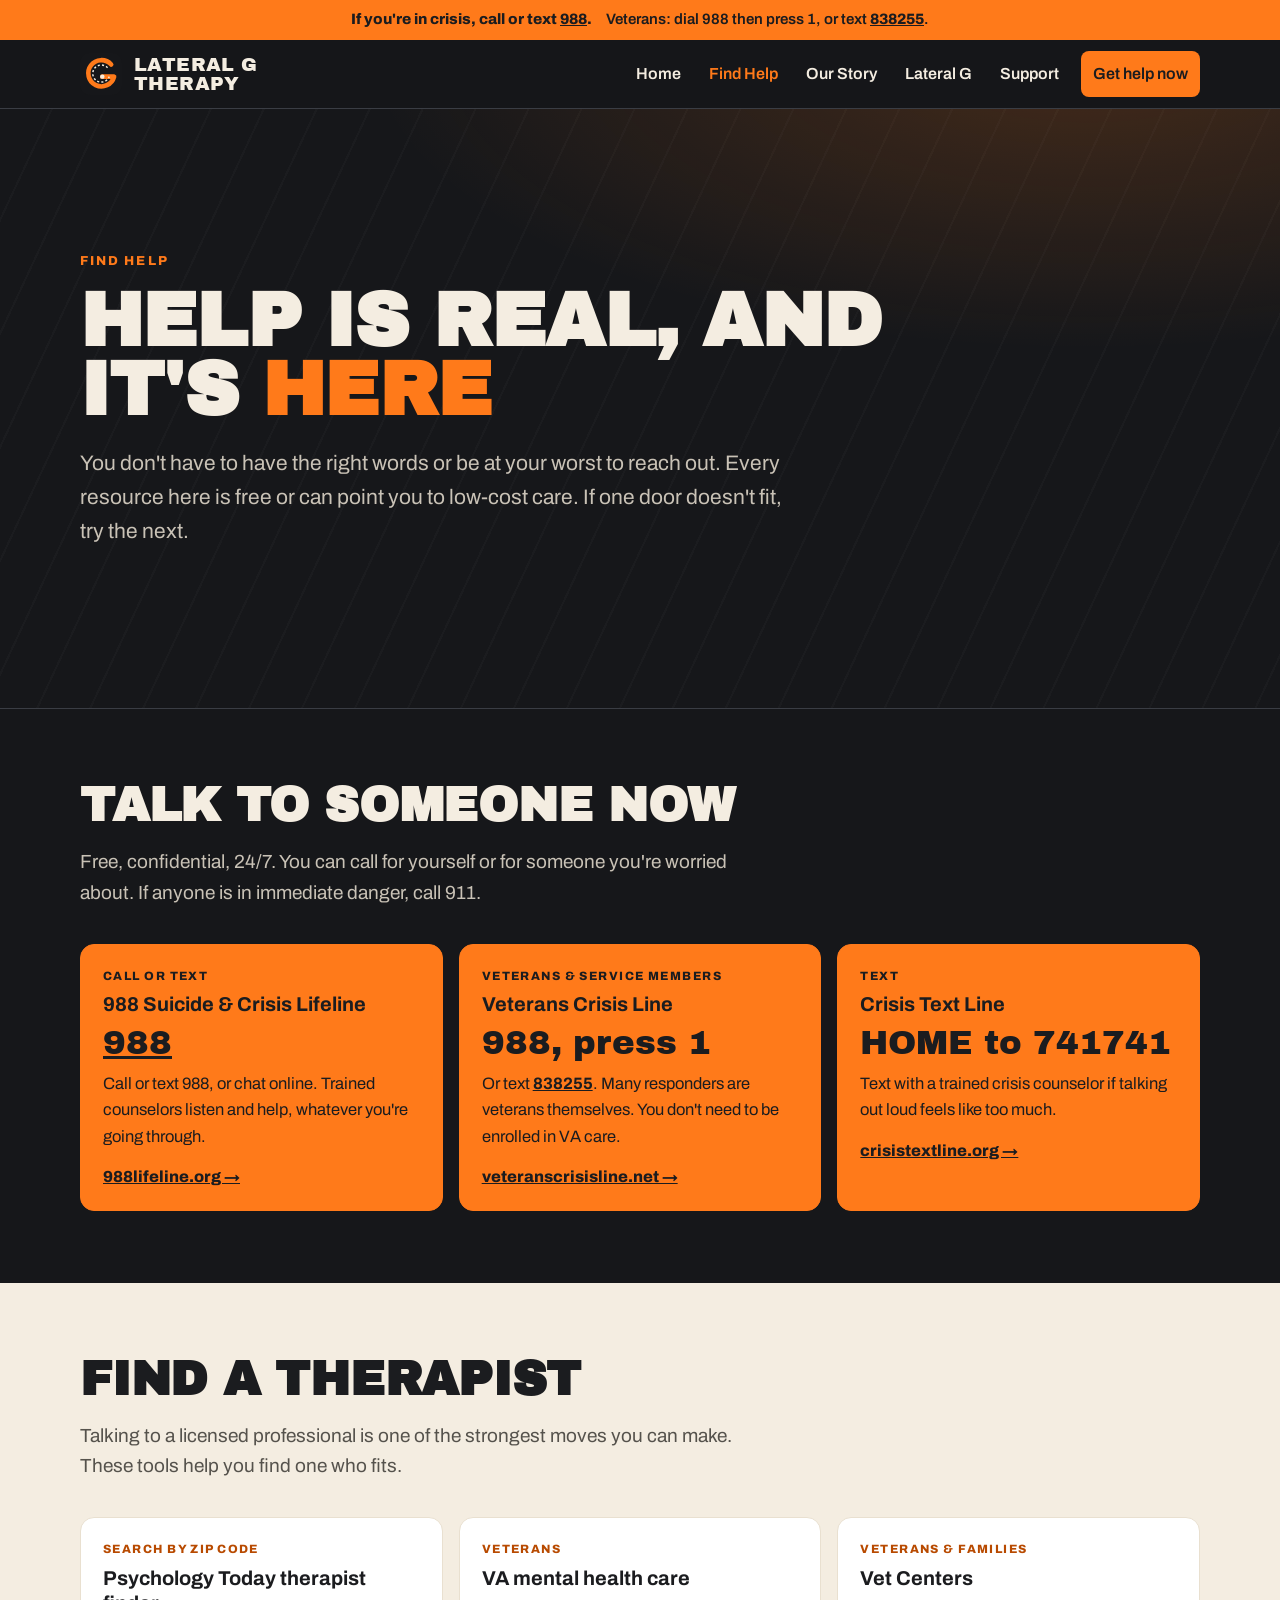
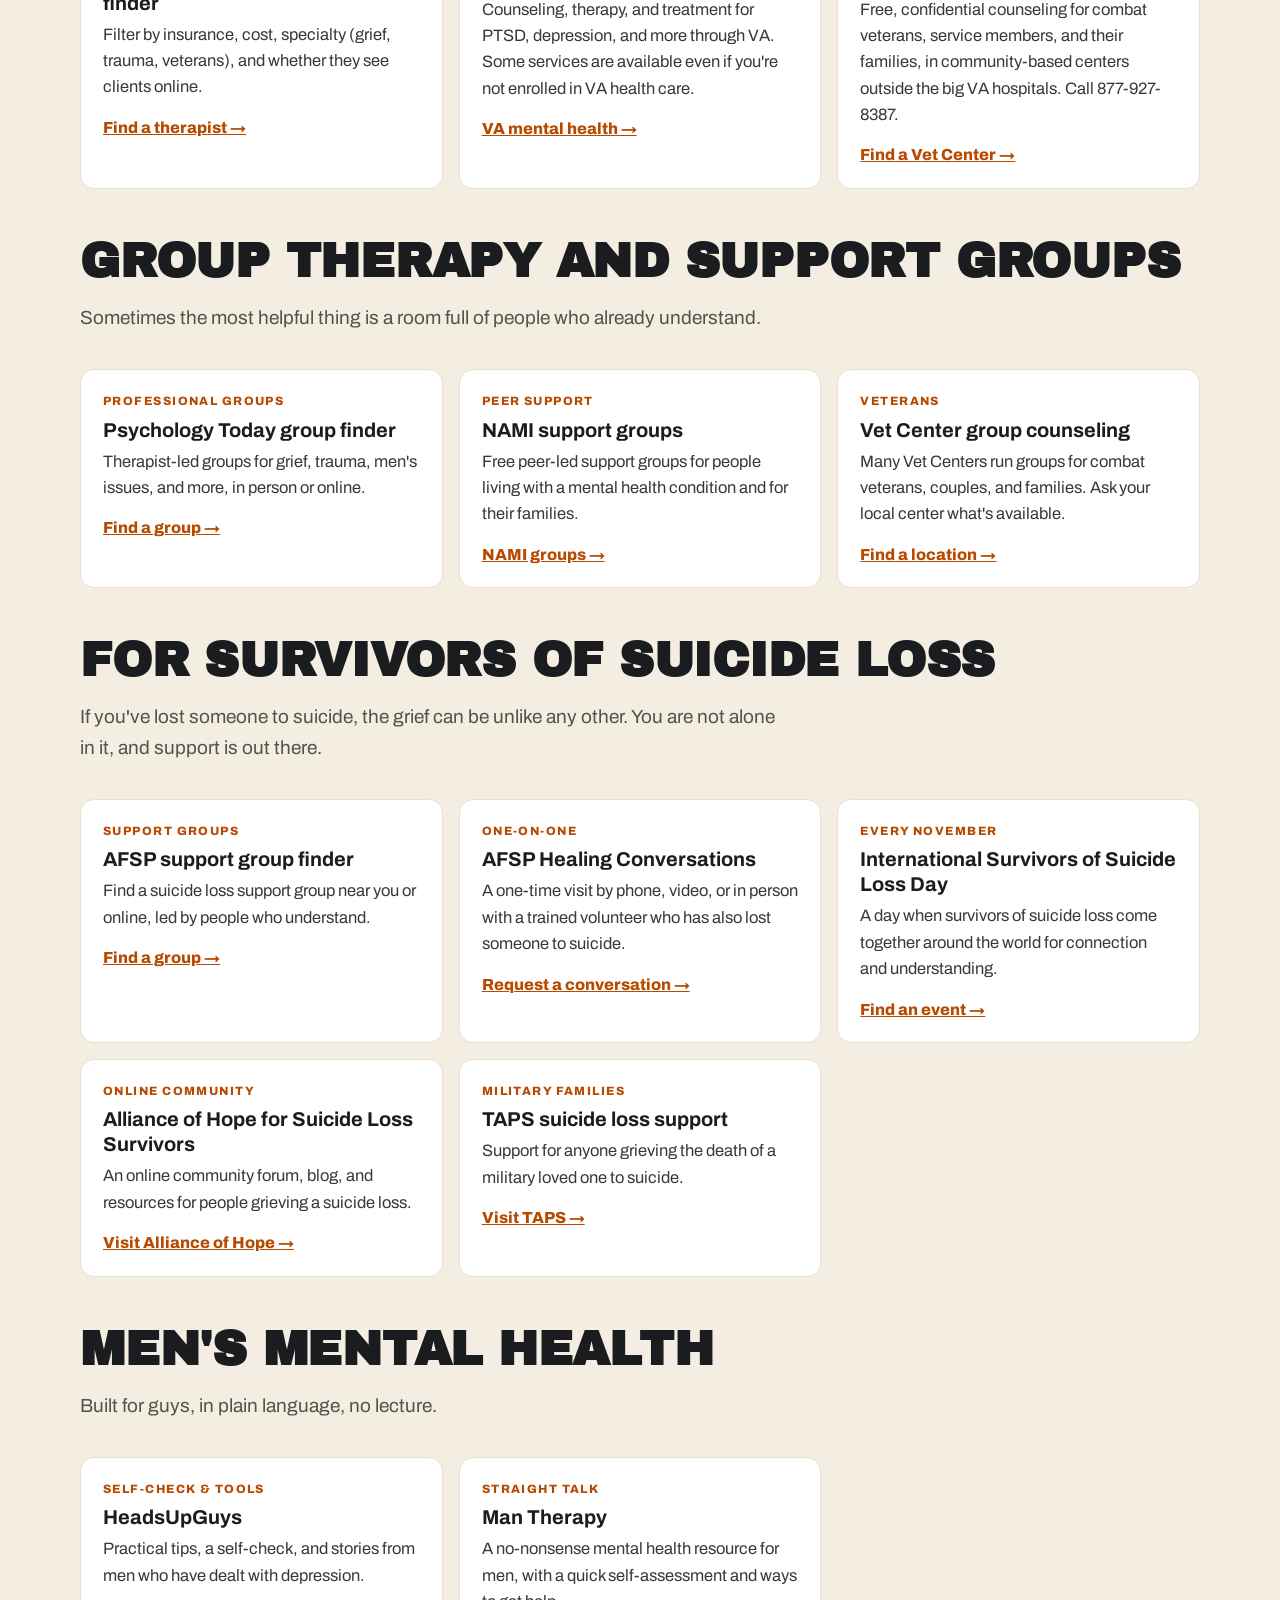
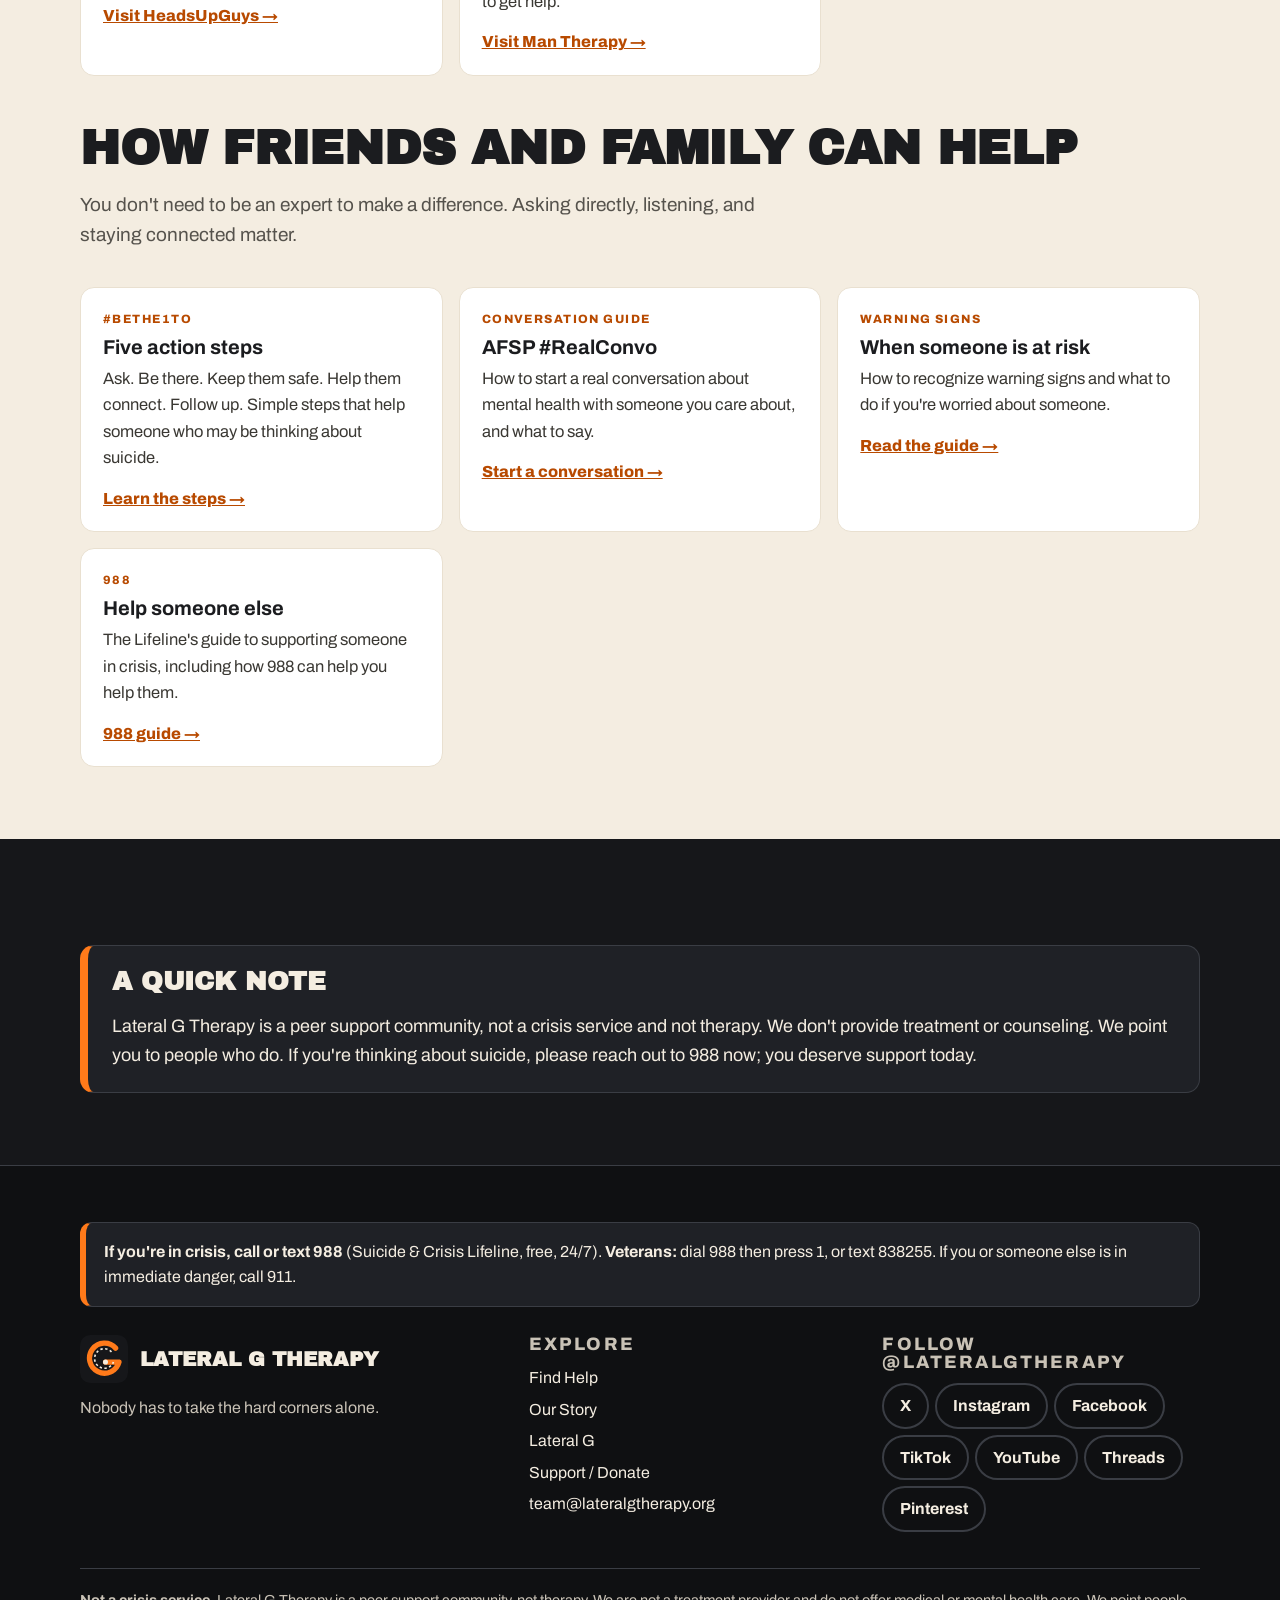
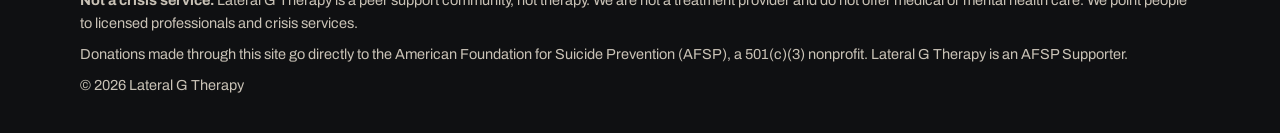
==== find-help.html @ c757395b "Initial publish of Lateral G Therapy website" ====
<!doctype html>
<!-- DRAFT for Peter's review. Not published. -->
<html lang="en">
<head>
  <meta charset="utf-8">
  <meta name="viewport" content="width=device-width, initial-scale=1">
  <title>Find Help | Lateral G Therapy</title>
  <meta name="description" content="Crisis lines, therapists, support groups, and resources for men, veterans, and survivors of suicide loss.">
  <meta name="theme-color" content="#16171a">
  <link rel="icon" href="favicon.svg" type="image/svg+xml">
  <link rel="preconnect" href="https://fonts.googleapis.com">
  <link rel="preconnect" href="https://fonts.gstatic.com" crossorigin>
  <link href="https://fonts.googleapis.com/css2?family=Archivo:wght@400;600;700;800&family=Archivo+Black&display=swap" rel="stylesheet">
  <link rel="stylesheet" href="styles.css">
  <noscript><style>.nav{display:block!important;position:static!important}.menu-btn{display:none!important}</style></noscript>
</head>
<body>
  <a class="skip" href="#main">Skip to content</a>
  <div class="crisis" role="region" aria-label="Crisis support">
    <div class="wrap">
      <span><strong>If you're in crisis, call or text <a href="tel:988">988</a>.</strong></span>
      <span>Veterans: dial 988 then press 1, or text <a href="sms:838255">838255</a>.</span>
    </div>
  </div>
  <header class="site-header">
    <div class="wrap">
      <a class="brand" href="index.html" aria-label="Lateral G Therapy home">
        <img src="logo.svg" alt="" width="42" height="42">
        <span>Lateral G<br>Therapy</span>
      </a>
      <button class="menu-btn" type="button" aria-expanded="false" aria-controls="site-nav">Menu</button>
      <nav class="nav" id="site-nav" aria-label="Main">
        <ul>
          <li><a href="index.html">Home</a></li>
          <li><a href="find-help.html" aria-current="page">Find Help</a></li>
          <li><a href="our-story.html">Our Story</a></li>
          <li><a href="lateral-g.html">Lateral G</a></li>
          <li><a href="support.html">Support</a></li>
          <li><a class="nav-cta" href="find-help.html#now">Get help now</a></li>
        </ul>
      </nav>
    </div>
  </header>
  <main id="main">
    <section class="hero page-hero" aria-labelledby="help-title">
      <div class="wrap">
        <p class="kicker">Find help</p>
        <h1 id="help-title">Help is real, and it's <span class="accent">here</span></h1>
        <p class="lede">You don't have to have the right words or be at your worst to reach out. Every resource here is free or can point you to low-cost care. If one door doesn't fit, try the next.</p>
      </div>
    </section>

    <section id="now" aria-labelledby="now-title">
      <div class="wrap">
        <h2 id="now-title">Talk to someone now</h2>
        <p class="section-intro muted">Free, confidential, 24/7. You can call for yourself or for someone you're worried about. If anyone is in immediate danger, call 911.</p>
        <div class="res-grid">
          <article class="card card-hot">
            <span class="tag">Call or text</span>
            <h3>988 Suicide &amp; Crisis Lifeline</h3>
            <p class="big"><a href="tel:988">988</a></p>
            <p>Call or text 988, or chat online. Trained counselors listen and help, whatever you're going through.</p>
            <a class="go" href="https://988lifeline.org/" rel="noopener">988lifeline.org &rarr;</a>
          </article>
          <article class="card card-hot">
            <span class="tag">Veterans &amp; service members</span>
            <h3>Veterans Crisis Line</h3>
            <p class="big">988, press 1</p>
            <p>Or text <a href="sms:838255"><strong>838255</strong></a>. Many responders are veterans themselves. You don't need to be enrolled in VA care.</p>
            <a class="go" href="https://www.veteranscrisisline.net/" rel="noopener">veteranscrisisline.net &rarr;</a>
          </article>
          <article class="card card-hot">
            <span class="tag">Text</span>
            <h3>Crisis Text Line</h3>
            <p class="big">HOME to 741741</p>
            <p>Text with a trained crisis counselor if talking out loud feels like too much.</p>
            <a class="go" href="https://www.crisistextline.org/" rel="noopener">crisistextline.org &rarr;</a>
          </article>
        </div>
      </div>
    </section>

    <section class="section-cream" aria-labelledby="therapy-title">
      <div class="wrap">
        <div class="res-group">
          <h2 id="therapy-title">Find a therapist</h2>
          <p class="section-intro">Talking to a licensed professional is one of the strongest moves you can make. These tools help you find one who fits.</p>
          <div class="res-grid">
          <article class="card">
            <span class="tag">Search by zip code</span>
            <h3>Psychology Today therapist finder</h3>
            <p>Filter by insurance, cost, specialty (grief, trauma, veterans), and whether they see clients online.</p>
            <a class="go" href="https://www.psychologytoday.com/us/therapists" rel="noopener">Find a therapist &rarr;</a>
          </article>
          <article class="card">
            <span class="tag">Veterans</span>
            <h3>VA mental health care</h3>
            <p>Counseling, therapy, and treatment for PTSD, depression, and more through VA. Some services are available even if you're not enrolled in VA health care.</p>
            <a class="go" href="https://www.va.gov/health-care/health-needs-conditions/mental-health/" rel="noopener">VA mental health &rarr;</a>
          </article>
          <article class="card">
            <span class="tag">Veterans &amp; families</span>
            <h3>Vet Centers</h3>
            <p>Free, confidential counseling for combat veterans, service members, and their families, in community-based centers outside the big VA hospitals. Call 877-927-8387.</p>
            <a class="go" href="https://www.vetcenter.va.gov/" rel="noopener">Find a Vet Center &rarr;</a>
          </article>
          </div>
        </div>

        <div class="res-group">
          <h2>Group therapy and support groups</h2>
          <p class="section-intro">Sometimes the most helpful thing is a room full of people who already understand.</p>
          <div class="res-grid">
          <article class="card">
            <span class="tag">Professional groups</span>
            <h3>Psychology Today group finder</h3>
            <p>Therapist-led groups for grief, trauma, men's issues, and more, in person or online.</p>
            <a class="go" href="https://www.psychologytoday.com/us/groups" rel="noopener">Find a group &rarr;</a>
          </article>
          <article class="card">
            <span class="tag">Peer support</span>
            <h3>NAMI support groups</h3>
            <p>Free peer-led support groups for people living with a mental health condition and for their families.</p>
            <a class="go" href="https://www.nami.org/support-groups/" rel="noopener">NAMI groups &rarr;</a>
          </article>
          <article class="card">
            <span class="tag">Veterans</span>
            <h3>Vet Center group counseling</h3>
            <p>Many Vet Centers run groups for combat veterans, couples, and families. Ask your local center what's available.</p>
            <a class="go" href="https://www.va.gov/find-locations/?facilityType=vet_center" rel="noopener">Find a location &rarr;</a>
          </article>
          </div>
        </div>

        <div class="res-group" id="loss">
          <h2>For survivors of suicide loss</h2>
          <p class="section-intro">If you've lost someone to suicide, the grief can be unlike any other. You are not alone in it, and support is out there.</p>
          <div class="res-grid">
          <article class="card">
            <span class="tag">Support groups</span>
            <h3>AFSP support group finder</h3>
            <p>Find a suicide loss support group near you or online, led by people who understand.</p>
            <a class="go" href="https://afsp.org/find-a-support-group/" rel="noopener">Find a group &rarr;</a>
          </article>
          <article class="card">
            <span class="tag">One-on-one</span>
            <h3>AFSP Healing Conversations</h3>
            <p>A one-time visit by phone, video, or in person with a trained volunteer who has also lost someone to suicide.</p>
            <a class="go" href="https://afsp.org/healing-conversations/" rel="noopener">Request a conversation &rarr;</a>
          </article>
          <article class="card">
            <span class="tag">Every November</span>
            <h3>International Survivors of Suicide Loss Day</h3>
            <p>A day when survivors of suicide loss come together around the world for connection and understanding.</p>
            <a class="go" href="https://afsp.org/international-survivors-of-suicide-loss-day/" rel="noopener">Find an event &rarr;</a>
          </article>
          <article class="card">
            <span class="tag">Online community</span>
            <h3>Alliance of Hope for Suicide Loss Survivors</h3>
            <p>An online community forum, blog, and resources for people grieving a suicide loss.</p>
            <a class="go" href="https://allianceofhope.org/" rel="noopener">Visit Alliance of Hope &rarr;</a>
          </article>
          <article class="card">
            <span class="tag">Military families</span>
            <h3>TAPS suicide loss support</h3>
            <p>Support for anyone grieving the death of a military loved one to suicide.</p>
            <a class="go" href="https://www.taps.org/suicide" rel="noopener">Visit TAPS &rarr;</a>
          </article>
          </div>
        </div>

        <div class="res-group">
          <h2>Men's mental health</h2>
          <p class="section-intro">Built for guys, in plain language, no lecture.</p>
          <div class="res-grid">
          <article class="card">
            <span class="tag">Self-check &amp; tools</span>
            <h3>HeadsUpGuys</h3>
            <p>Practical tips, a self-check, and stories from men who have dealt with depression.</p>
            <a class="go" href="https://www.headsupguys.org/" rel="noopener">Visit HeadsUpGuys &rarr;</a>
          </article>
          <article class="card">
            <span class="tag">Straight talk</span>
            <h3>Man Therapy</h3>
            <p>A no-nonsense mental health resource for men, with a quick self-assessment and ways to get help.</p>
            <a class="go" href="https://www.mantherapy.org/" rel="noopener">Visit Man Therapy &rarr;</a>
          </article>
          </div>
        </div>

        <div class="res-group" id="friends">
          <h2>How friends and family can help</h2>
          <p class="section-intro">You don't need to be an expert to make a difference. Asking directly, listening, and staying connected matter.</p>
          <div class="res-grid">
          <article class="card">
            <span class="tag">#BeThe1To</span>
            <h3>Five action steps</h3>
            <p>Ask. Be there. Keep them safe. Help them connect. Follow up. Simple steps that help someone who may be thinking about suicide.</p>
            <a class="go" href="https://bethe1to.com/" rel="noopener">Learn the steps &rarr;</a>
          </article>
          <article class="card">
            <span class="tag">Conversation guide</span>
            <h3>AFSP #RealConvo</h3>
            <p>How to start a real conversation about mental health with someone you care about, and what to say.</p>
            <a class="go" href="https://afsp.org/realconvo" rel="noopener">Start a conversation &rarr;</a>
          </article>
          <article class="card">
            <span class="tag">Warning signs</span>
            <h3>When someone is at risk</h3>
            <p>How to recognize warning signs and what to do if you're worried about someone.</p>
            <a class="go" href="https://afsp.org/when-someone-is-at-risk/" rel="noopener">Read the guide &rarr;</a>
          </article>
          <article class="card">
            <span class="tag">988</span>
            <h3>Help someone else</h3>
            <p>The Lifeline's guide to supporting someone in crisis, including how 988 can help you help them.</p>
            <a class="go" href="https://988lifeline.org/help-someone-else/" rel="noopener">988 guide &rarr;</a>
          </article>
          </div>
        </div>
      </div>
    </section>

    <section aria-labelledby="note-title">
      <div class="wrap">
        <div class="help-callout">
          <h2 id="note-title" style="font-size:26px">A quick note</h2>
          <p>Lateral G Therapy is a peer support community, not a crisis service and not therapy. We don't provide treatment or counseling. We point you to people who do. If you're thinking about suicide, please reach out to 988 now; you deserve support today.</p>
        </div>
      </div>
    </section>
  </main>
  <footer class="site-footer">
    <div class="wrap">
      <div class="footer-crisis" role="note">
        <p><strong>If you're in crisis, call or text <a href="tel:988">988</a></strong> (Suicide &amp; Crisis Lifeline, free, 24/7). <strong>Veterans:</strong> dial 988 then press 1, or text <a href="sms:838255">838255</a>. If you or someone else is in immediate danger, call 911.</p>
      </div>
      <div class="footer-grid">
        <div>
          <div class="footer-brand"><img src="logo.svg" alt="" width="48" height="48"><strong>Lateral G Therapy</strong></div>
          <p class="muted" style="margin:0">Nobody has to take the hard corners alone.</p>
        </div>
        <div>
          <h2>Explore</h2>
          <ul>
            <li><a href="find-help.html">Find Help</a></li>
            <li><a href="our-story.html">Our Story</a></li>
            <li><a href="lateral-g.html">Lateral G</a></li>
            <li><a href="support.html">Support / Donate</a></li>
            <li><a href="mailto:team@lateralgtherapy.org">team@lateralgtherapy.org</a></li>
          </ul>
        </div>
        <div>
          <h2>Follow @lateralgtherapy</h2>
          <!-- TODO: social URLs are placeholders for @lateralgtherapy; confirm once accounts exist. -->
        <ul class="social">
          <li><a href="https://x.com/lateralgtherapy" rel="noopener" aria-label="Lateral G Therapy on X">X</a></li>
          <li><a href="https://www.instagram.com/lateralgtherapy" rel="noopener" aria-label="Lateral G Therapy on Instagram">Instagram</a></li>
          <li><a href="https://www.facebook.com/lateralgtherapy" rel="noopener" aria-label="Lateral G Therapy on Facebook">Facebook</a></li>
          <li><a href="https://www.tiktok.com/@lateralgtherapy" rel="noopener" aria-label="Lateral G Therapy on TikTok">TikTok</a></li>
          <li><a href="https://www.youtube.com/@lateralgtherapy" rel="noopener" aria-label="Lateral G Therapy on YouTube">YouTube</a></li>
          <li><a href="https://www.threads.net/@lateralgtherapy" rel="noopener" aria-label="Lateral G Therapy on Threads">Threads</a></li>
          <li><a href="https://www.pinterest.com/lateralgtherapy" rel="noopener" aria-label="Lateral G Therapy on Pinterest">Pinterest</a></li>
        </ul>
        </div>
      </div>
      <div class="disclaimer">
        <p><strong>Not a crisis service.</strong> Lateral G Therapy is a peer support community, not therapy. We are not a treatment provider and do not offer medical or mental health care. We point people to licensed professionals and crisis services.</p>
        <p>Donations made through this site go directly to the American Foundation for Suicide Prevention (AFSP), a 501(c)(3) nonprofit. Lateral G Therapy is an AFSP Supporter.</p>
        <p>&copy; 2026 Lateral G Therapy</p>
      </div>
    </div>
  </footer>
  <script src="site.js"></script>
</body>
</html>
---- styles.css ----
/* Lateral G Therapy — draft site styles. Plain CSS, no build step. */
:root{
  --asphalt:#16171a; --asphalt-2:#1f2126; --asphalt-3:#2a2d33;
  --line:#3a3d44;
  --cream:#f4ede1; --cream-2:#e9e0d0;
  --ink:#1b1c1f; --muted:#c9c2b6; --muted-dark:#55524c;
  --orange:#ff7a1a; --orange-dark:#b84a00; --green:#1f5e3b;
  --radius:14px; --max:1120px;
  --font: "Archivo", system-ui, -apple-system, "Segoe UI", Roboto, "Helvetica Neue", Arial, sans-serif;
  --display: "Archivo Black", "Archivo", system-ui, -apple-system, "Segoe UI", Roboto, Arial, sans-serif;
}
*{box-sizing:border-box}
html{scroll-behavior:smooth}
body{margin:0;font-family:var(--font);font-size:18px;line-height:1.6;color:var(--cream);background:var(--asphalt);-webkit-font-smoothing:antialiased}
img,svg{max-width:100%;display:block}
a{color:var(--orange)}
a:hover{color:#ffa45c}
:focus-visible{outline:3px solid var(--orange);outline-offset:3px;border-radius:4px}
.wrap{width:min(100% - 40px, var(--max));margin-inline:auto}
.skip{position:absolute;left:-999px;top:0;background:var(--orange);color:var(--ink);padding:10px 14px;z-index:100;font-weight:700}
.skip:focus{left:10px;top:10px}

/* crisis bar */
.crisis{background:var(--orange);color:var(--ink);font-size:15px;line-height:1.45;font-weight:600}
.crisis .wrap{padding:9px 0;display:flex;gap:6px 14px;flex-wrap:wrap;align-items:center;justify-content:center;text-align:center}
.crisis a{color:var(--ink);font-weight:800}
.crisis strong{font-weight:800}

/* header */
.site-header{position:sticky;top:0;z-index:50;background:rgba(22,23,26,.96);backdrop-filter:blur(6px);border-bottom:1px solid var(--line)}
.site-header .wrap{display:flex;align-items:center;justify-content:space-between;gap:16px;min-height:68px}
.brand{display:flex;align-items:center;gap:12px;text-decoration:none;color:var(--cream)}
.brand img{width:42px;height:42px}
.brand span{font-family:var(--display);font-size:19px;letter-spacing:.02em;text-transform:uppercase;line-height:1}
.nav ul{list-style:none;display:flex;gap:4px;margin:0;padding:0}
.nav a{display:block;padding:10px 12px;border-radius:8px;text-decoration:none;color:var(--cream);font-weight:600;font-size:16px}
.nav a:hover{background:var(--asphalt-3);color:var(--cream)}
.nav a[aria-current="page"]{color:var(--orange)}
.nav a.nav-cta{background:var(--orange);color:var(--ink);margin-left:6px}
.nav a.nav-cta:hover{background:#ff9446;color:var(--ink)}
.menu-btn{display:none;background:none;border:2px solid var(--line);color:var(--cream);border-radius:10px;padding:8px 12px;font:inherit;font-weight:700;font-size:15px;cursor:pointer}
@media (max-width:900px){
  .menu-btn{display:block}
  .nav{position:absolute;left:0;right:0;top:100%;background:var(--asphalt);border-bottom:1px solid var(--line);display:none}
  .nav.open{display:block}
  .nav ul{flex-direction:column;padding:10px 20px 18px}
  .nav a{padding:12px 10px;font-size:18px}
  .nav a.nav-cta{margin:8px 0 0;text-align:center}
}

/* hero */
.hero{position:relative;overflow:hidden;border-bottom:1px solid var(--line);
  background:
    radial-gradient(1200px 500px at 85% -10%, rgba(255,122,26,.20), transparent 60%),
    repeating-linear-gradient(115deg, transparent 0 46px, rgba(255,255,255,.025) 46px 48px),
    var(--asphalt)}
.hero .wrap{padding:84px 0 92px;position:relative}
.kicker{display:inline-block;font-weight:800;letter-spacing:.16em;text-transform:uppercase;font-size:13px;color:var(--orange);margin:0 0 14px}
.hero h1{font-family:var(--display);font-size:clamp(44px, 8vw, 104px);line-height:.92;letter-spacing:-.01em;margin:0 0 22px;text-transform:uppercase;max-width:12ch}
.hero h1 .accent{color:var(--orange)}
.tagline{font-size:clamp(22px, 3vw, 32px);font-weight:700;line-height:1.25;margin:0 0 18px;max-width:28ch}
.lede{font-size:clamp(18px, 2vw, 21px);color:var(--muted);max-width:60ch;margin:0 0 32px}
.hero-curve{position:absolute;right:-40px;bottom:-30px;width:min(560px, 60vw);opacity:.9;pointer-events:none}
@media (max-width:700px){.hero .wrap{padding:52px 0 64px}.hero-curve{width:85vw;right:-30vw;bottom:-10px;opacity:.35}}

.page-hero .wrap{padding:64px 0 56px}
.page-hero h1{font-size:clamp(40px, 6.5vw, 76px);max-width:16ch}

/* buttons */
.btns{display:flex;flex-wrap:wrap;gap:12px}
.btn{display:inline-flex;align-items:center;justify-content:center;gap:8px;min-height:52px;padding:12px 22px;border-radius:999px;font-weight:800;font-size:17px;text-decoration:none;border:2px solid transparent;letter-spacing:.01em;transition:transform .12s ease, background .12s ease}
.btn:hover{transform:translateY(-1px)}
.btn-primary{background:var(--orange);color:var(--ink)}
.btn-primary:hover{background:#ff9446;color:var(--ink)}
.btn-ghost{border-color:var(--cream);color:var(--cream)}
.btn-ghost:hover{background:var(--cream);color:var(--ink)}
.btn-dark{background:var(--ink);color:var(--cream)}
.btn-dark:hover{background:#000;color:var(--cream)}
.btn-lg{min-height:60px;font-size:19px;padding:14px 30px}

/* sections */
section{padding:72px 0}
.section-cream{background:var(--cream);color:var(--ink)}
.section-cream a{color:var(--orange-dark)}
.section-cream a:hover{color:#8a3700}
.section-alt{background:var(--asphalt-2)}
h2{font-family:var(--display);text-transform:uppercase;font-size:clamp(30px, 4.4vw, 48px);line-height:1;margin:0 0 18px;letter-spacing:-.005em}
h3{font-size:22px;line-height:1.25;margin:0 0 8px}
.section-intro{max-width:64ch;margin:0 0 36px;font-size:19px}
.section-cream .section-intro{color:var(--muted-dark)}
.muted{color:var(--muted)}
.section-cream .muted{color:var(--muted-dark)}

/* layer cards */
.layers{display:grid;grid-template-columns:repeat(3,1fr);gap:20px;counter-reset:layer}
@media (max-width:860px){.layers{grid-template-columns:1fr}}
.layer{background:#fff;border-radius:var(--radius);padding:28px 26px 30px;border-top:8px solid var(--orange);box-shadow:0 1px 0 rgba(0,0,0,.06)}
.layer:nth-child(2){border-top-color:var(--green)}
.layer:nth-child(3){border-top-color:var(--ink)}
.layer .num{font-family:var(--display);font-size:54px;line-height:1;color:var(--cream-2);display:block;margin-bottom:6px}
.layer p{margin:0 0 14px;color:#3a3833}
.layer a{font-weight:800}

/* quote / mission */
.mission{font-size:clamp(24px, 3.2vw, 36px);font-weight:700;line-height:1.3;max-width:34ch;margin:0}
.mission-box{border-left:8px solid var(--orange);padding:6px 0 6px 26px}

/* resource cards */
.res-group{margin:0 0 48px}
.res-group:last-child{margin-bottom:0}
.res-grid{display:grid;grid-template-columns:repeat(auto-fill,minmax(300px,1fr));gap:16px}
.card{background:var(--asphalt-2);border:1px solid var(--line);border-radius:var(--radius);padding:22px 22px 20px;display:flex;flex-direction:column;gap:6px}
.section-cream .card{background:#fff;border-color:var(--cream-2)}
.card h3{font-size:20px;margin:0}
.card p{margin:0;font-size:16.5px}
.section-cream .card p{color:#3a3833}
.card .go{margin-top:8px;font-weight:800;font-size:16px}
.card-hot{background:var(--orange);border-color:var(--orange);color:var(--ink)}
.card-hot a{color:var(--ink)}
.card-hot .big{font-family:var(--display);font-size:34px;line-height:1.05;margin:2px 0 4px}
.tag{display:inline-block;font-size:12px;font-weight:800;letter-spacing:.12em;text-transform:uppercase;color:var(--orange)}
.section-cream .tag{color:var(--orange-dark)}
.card-hot .tag{color:var(--ink)}

/* story */
.story{max-width:68ch}
.story p{font-size:20px;line-height:1.7;margin:0 0 22px}
.story > p:first-of-type::first-letter{font-family:var(--display);float:left;font-size:72px;line-height:.85;padding:6px 10px 0 0;color:var(--orange)}
.story .sign{font-weight:800;font-size:20px}
.draft-tag{display:inline-block;background:#fff3b0;color:#3d3300;border-radius:6px;padding:3px 10px;font-size:13px;font-weight:800;letter-spacing:.08em;text-transform:uppercase;margin-bottom:16px}
.help-callout{background:var(--asphalt-2);border:1px solid var(--line);border-left:8px solid var(--orange);border-radius:var(--radius);padding:22px 24px;margin-top:34px}
.section-cream .help-callout{background:#fff;border-color:var(--cream-2);border-left-color:var(--orange)}
.help-callout p{margin:0}

/* lists */
.checks{list-style:none;padding:0;margin:0;display:grid;gap:12px}
.checks li{position:relative;padding-left:34px}
.checks li::before{content:"";position:absolute;left:0;top:.45em;width:18px;height:18px;border-radius:4px;background:
  conic-gradient(var(--ink) 0 25%, var(--cream) 0 50%, var(--ink) 0 75%, var(--cream) 0) 0 0/9px 9px;border:1px solid var(--ink)}
.section-cream .checks li::before{border-color:var(--ink)}
.two-col{display:grid;grid-template-columns:1.1fr .9fr;gap:48px;align-items:start}
@media (max-width:860px){.two-col{grid-template-columns:1fr;gap:28px}}

/* events */
.event-board{border:2px dashed var(--line);border-radius:var(--radius);padding:34px 28px;text-align:center}
.event-board .big{font-family:var(--display);text-transform:uppercase;font-size:clamp(28px,4vw,44px);line-height:1;color:var(--orange);margin:6px 0 10px}

/* donate */
.donate-panel{background:var(--asphalt-2);border:1px solid var(--line);border-radius:22px;padding:40px 34px;display:grid;gap:18px;max-width:760px}
.todo{background:#fff3b0;color:#3d3300;border:2px dashed #b38f00;border-radius:10px;padding:12px 16px;font-size:15.5px;font-weight:600}
.todo code{background:rgba(0,0,0,.08);padding:1px 6px;border-radius:5px;word-break:break-all}
.fine{font-size:15.5px;color:var(--muted)}

/* social */
.social{display:flex;flex-wrap:wrap;gap:10px;list-style:none;padding:0;margin:0}
.social a{display:inline-flex;align-items:center;min-height:44px;padding:8px 16px;border:2px solid var(--line);border-radius:999px;text-decoration:none;color:var(--cream);font-weight:700;font-size:16px}
.social a:hover{border-color:var(--orange);color:var(--orange)}
.section-cream .social a{border-color:#cfc5b2;color:var(--ink)}
.section-cream .social a:hover{border-color:var(--orange-dark);color:var(--orange-dark)}
.handle{font-weight:800;color:var(--orange)}

/* footer */
.site-footer{background:#0f1012;border-top:1px solid var(--line);padding:56px 0 28px;font-size:16px}
.footer-grid{display:grid;grid-template-columns:1.3fr 1fr 1fr;gap:36px}
@media (max-width:860px){.footer-grid{grid-template-columns:1fr}}
.site-footer h2{font-size:18px;margin:0 0 12px;font-family:var(--font);font-weight:800;letter-spacing:.12em;color:var(--muted)}
.site-footer ul{list-style:none;padding:0;margin:0;display:grid;gap:6px}
.site-footer a{color:var(--cream);text-decoration:none}
.site-footer a:hover{color:var(--orange);text-decoration:underline}
.footer-crisis{background:var(--asphalt-2);border:1px solid var(--line);border-left:6px solid var(--orange);border-radius:12px;padding:16px 18px;margin-bottom:28px}
.footer-crisis p{margin:0}
.disclaimer{color:var(--muted);font-size:14.5px;border-top:1px solid var(--line);margin-top:36px;padding-top:20px}
.disclaimer p{margin:0 0 8px}
.footer-brand{display:flex;align-items:center;gap:12px;margin-bottom:12px}
.footer-brand img{width:48px;height:48px}
.footer-brand strong{font-family:var(--display);text-transform:uppercase;font-size:20px;line-height:1}
@media (prefers-reduced-motion:reduce){*{scroll-behavior:auto!important;transition:none!important}}
.site-footer ul.social{display:flex}
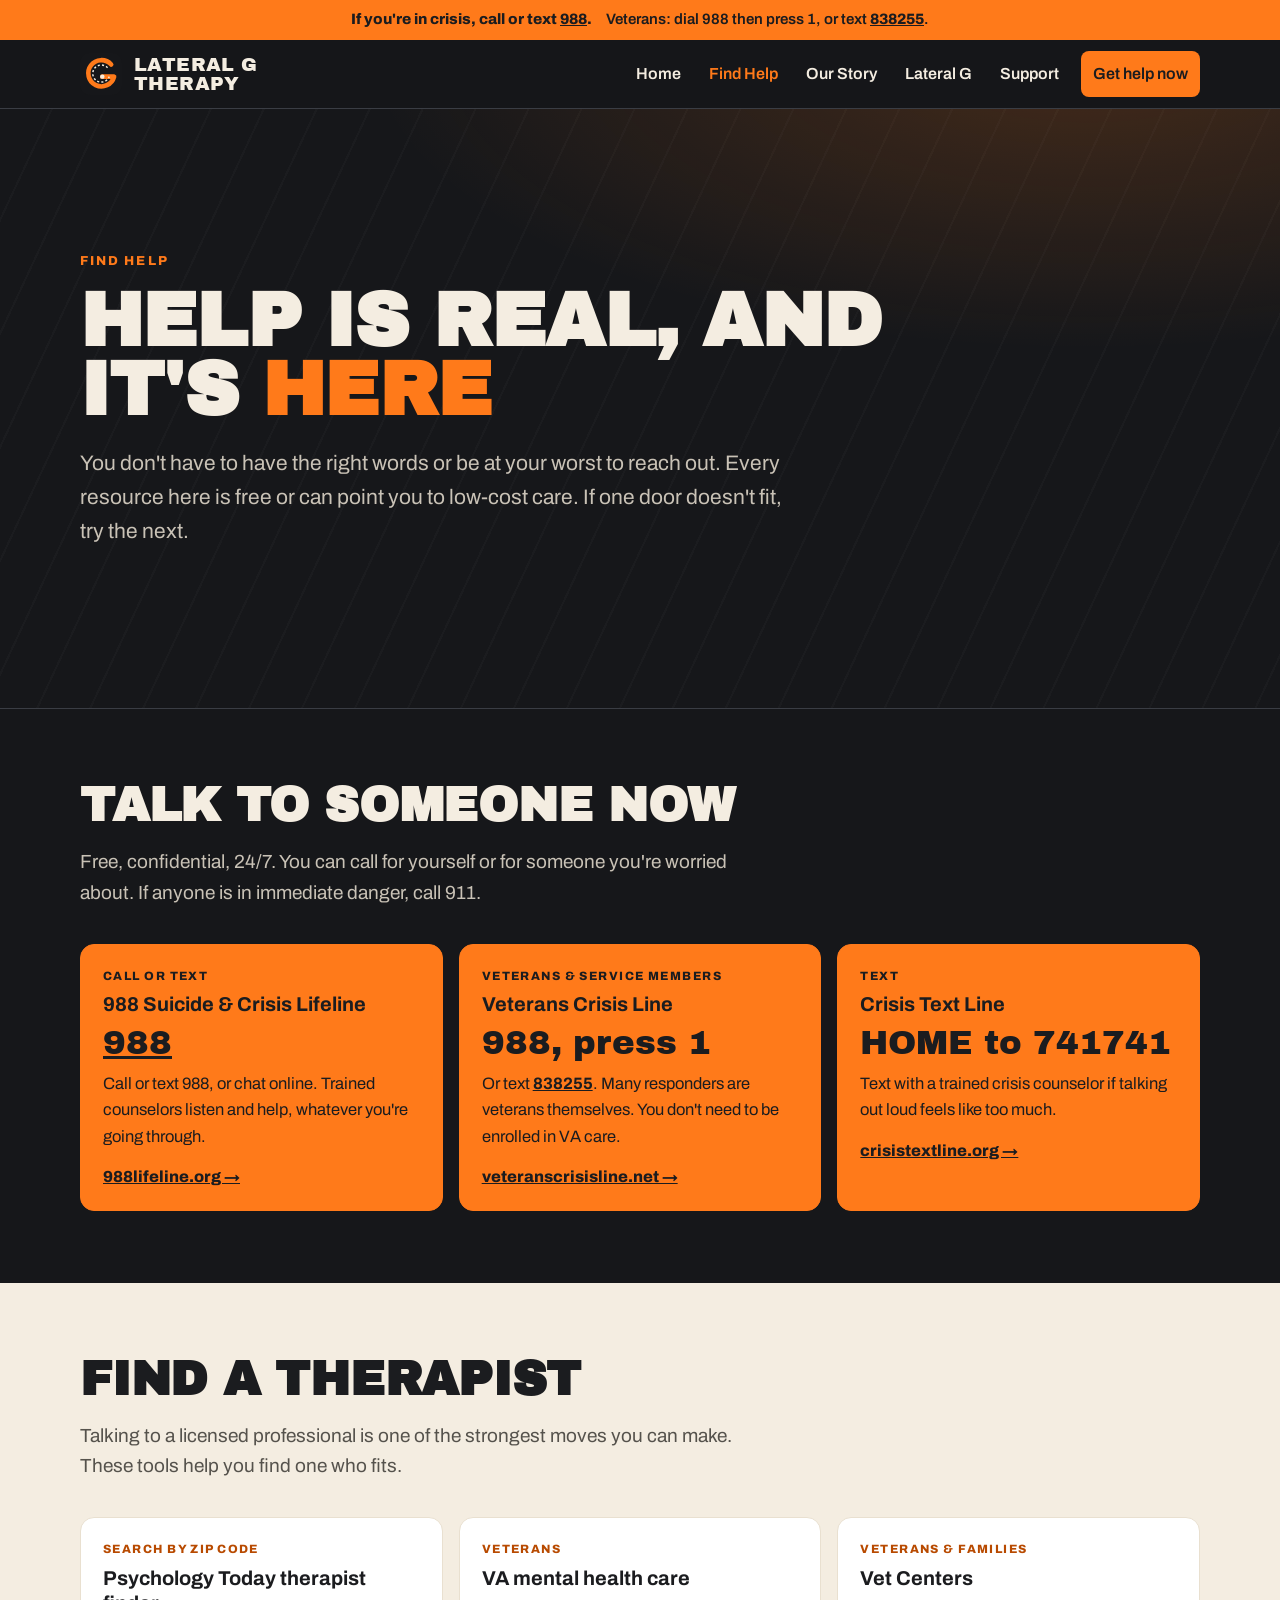
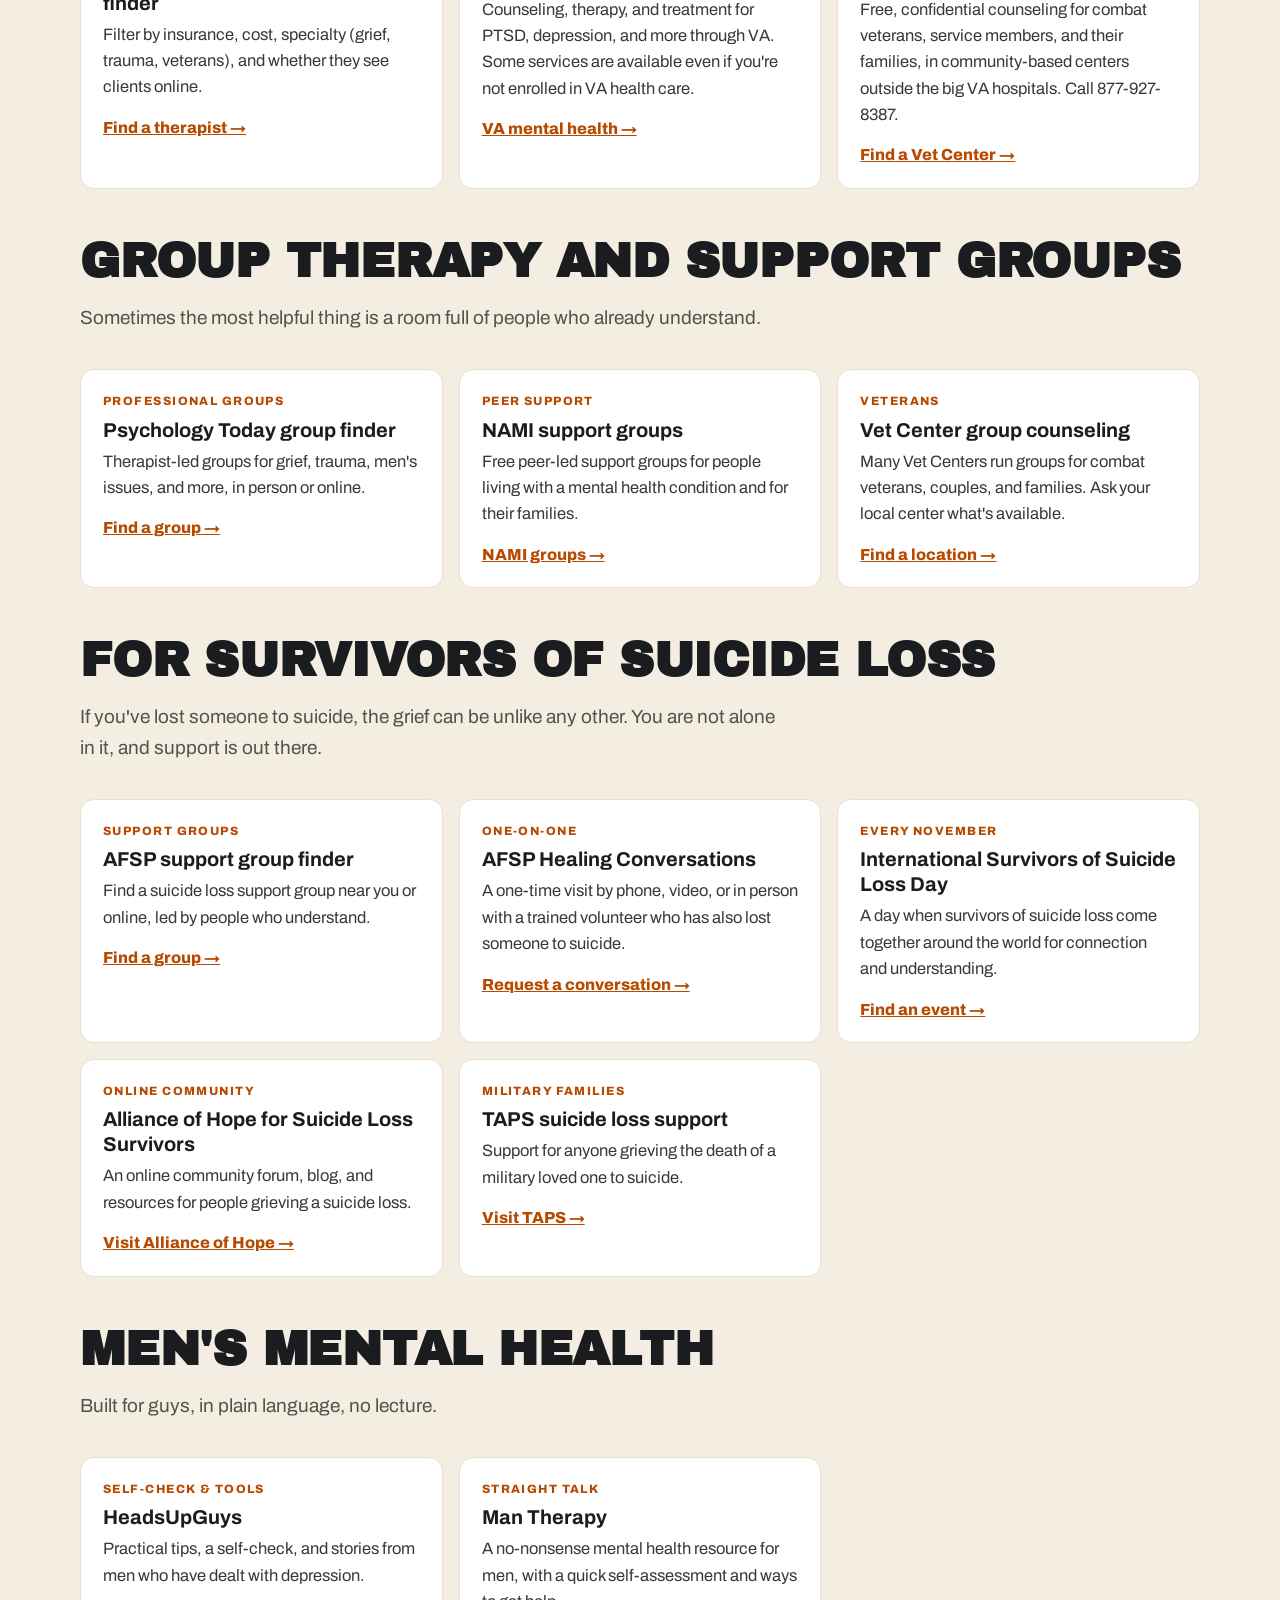
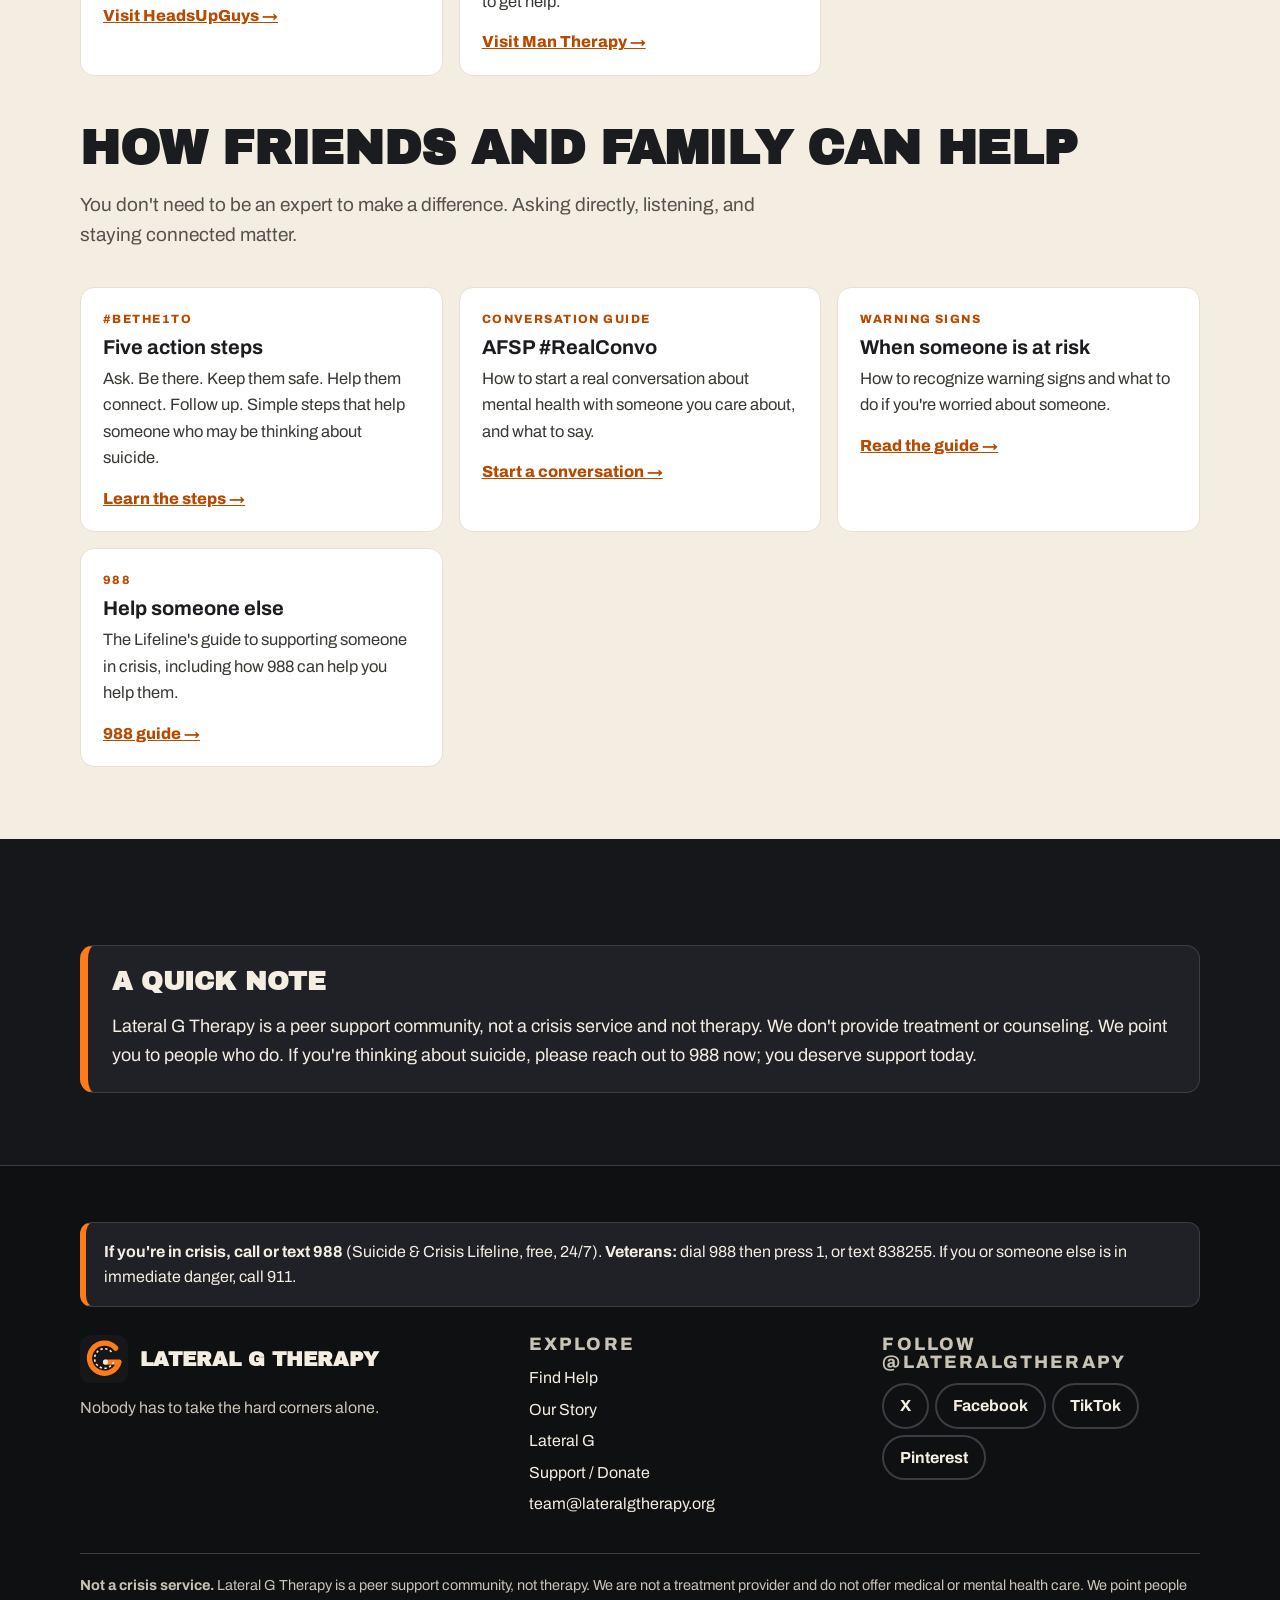
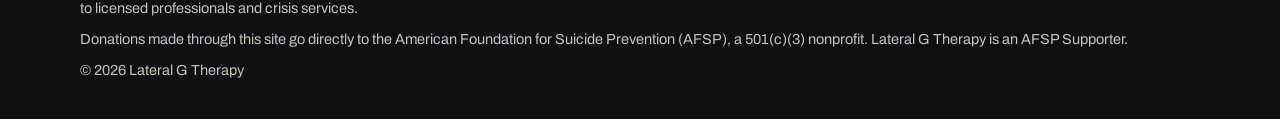
==== commit 3f00218f: "Add live LGT social links" ====
--- a/find-help.html
+++ b/find-help.html
@@ -252,15 +252,15 @@
         </div>
         <div>
           <h2>Follow @lateralgtherapy</h2>
-          <!-- TODO: social URLs are placeholders for @lateralgtherapy; confirm once accounts exist. -->
+          <!-- TODO: Instagram, Threads, and YouTube stay hidden until those accounts are live. -->
         <ul class="social">
           <li><a href="https://x.com/lateralgtherapy" rel="noopener" aria-label="Lateral G Therapy on X">X</a></li>
-          <li><a href="https://www.instagram.com/lateralgtherapy" rel="noopener" aria-label="Lateral G Therapy on Instagram">Instagram</a></li>
+          <!-- TODO: add Instagram once the account is live: https://www.instagram.com/lateralgtherapy/ -->
           <li><a href="https://www.facebook.com/lateralgtherapy" rel="noopener" aria-label="Lateral G Therapy on Facebook">Facebook</a></li>
           <li><a href="https://www.tiktok.com/@lateralgtherapy" rel="noopener" aria-label="Lateral G Therapy on TikTok">TikTok</a></li>
-          <li><a href="https://www.youtube.com/@lateralgtherapy" rel="noopener" aria-label="Lateral G Therapy on YouTube">YouTube</a></li>
-          <li><a href="https://www.threads.net/@lateralgtherapy" rel="noopener" aria-label="Lateral G Therapy on Threads">Threads</a></li>
-          <li><a href="https://www.pinterest.com/lateralgtherapy" rel="noopener" aria-label="Lateral G Therapy on Pinterest">Pinterest</a></li>
+          <!-- TODO: add YouTube once the channel is live: https://www.youtube.com/@lateralgtherapy -->
+          <!-- TODO: add Threads once the account is live: https://www.threads.com/@lateralgtherapy -->
+          <li><a href="https://www.pinterest.com/lateralgtherapy/" rel="noopener" aria-label="Lateral G Therapy on Pinterest">Pinterest</a></li>
         </ul>
         </div>
       </div>
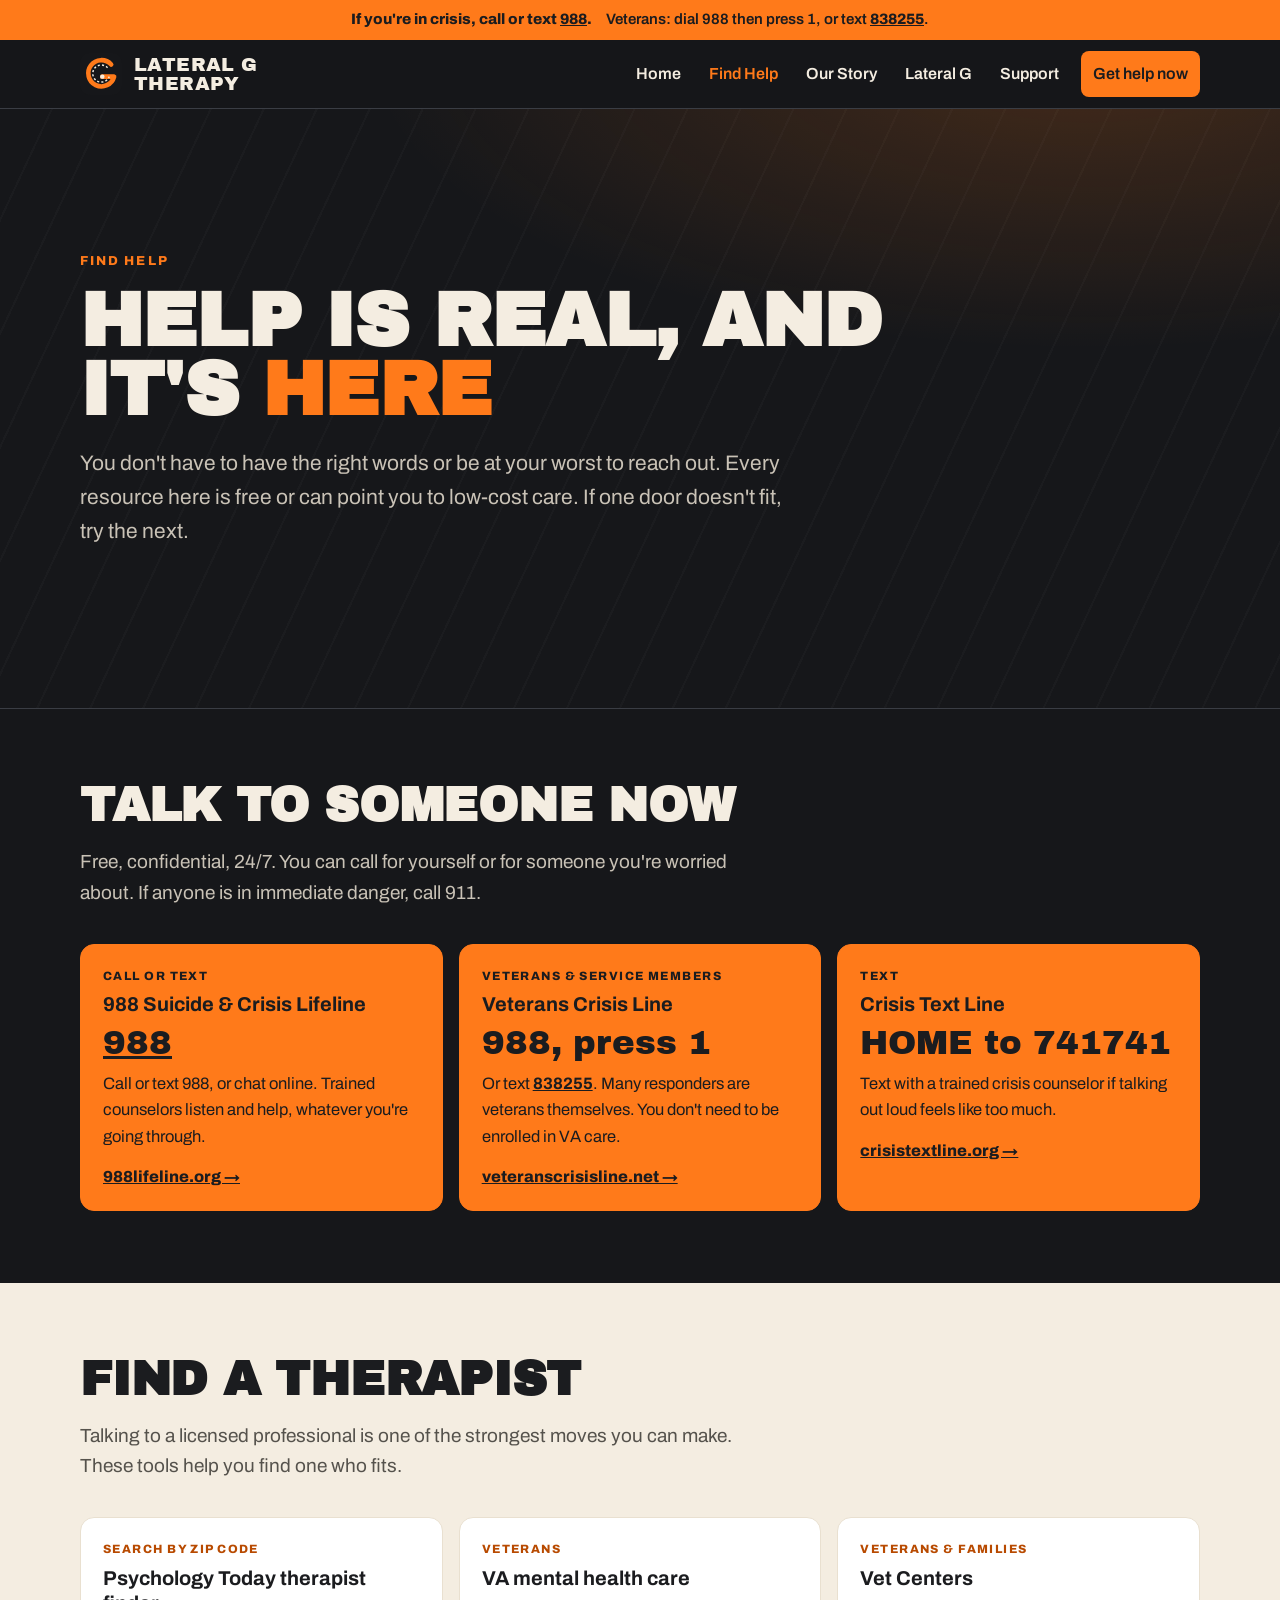
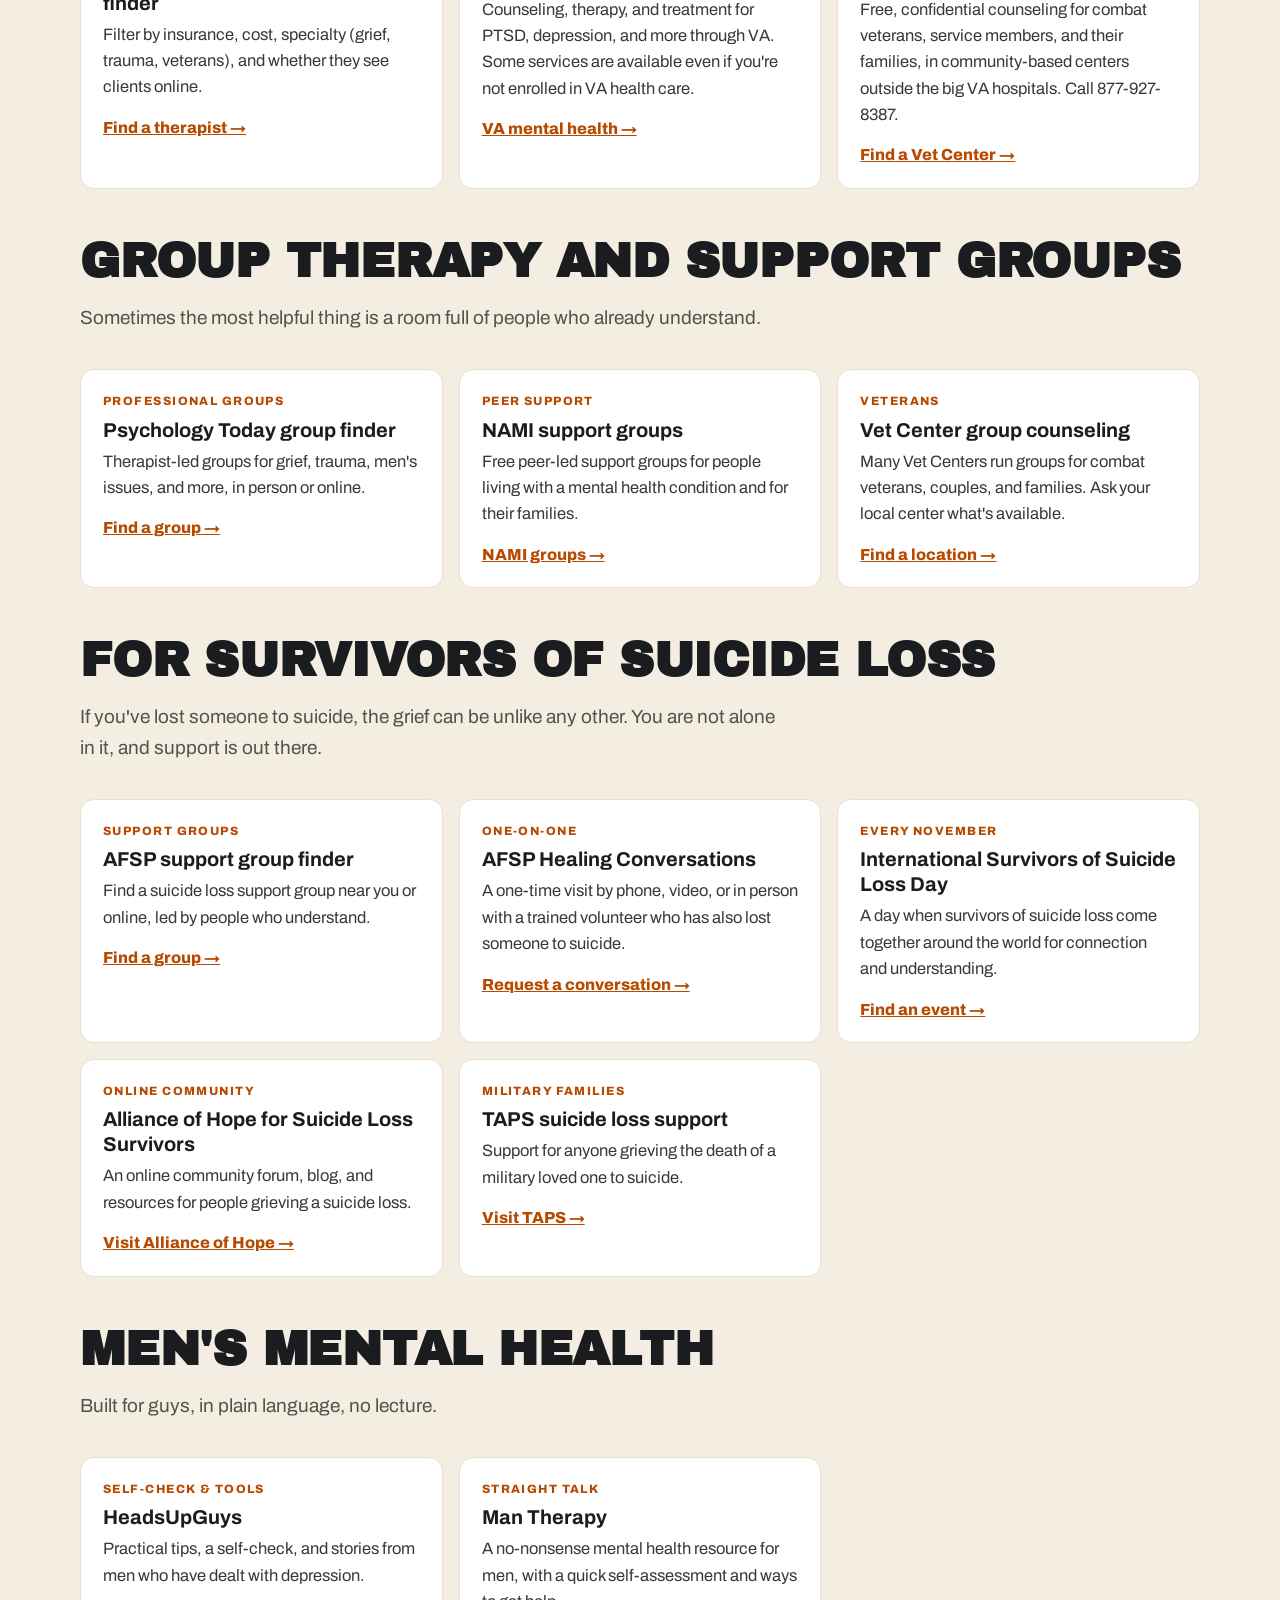
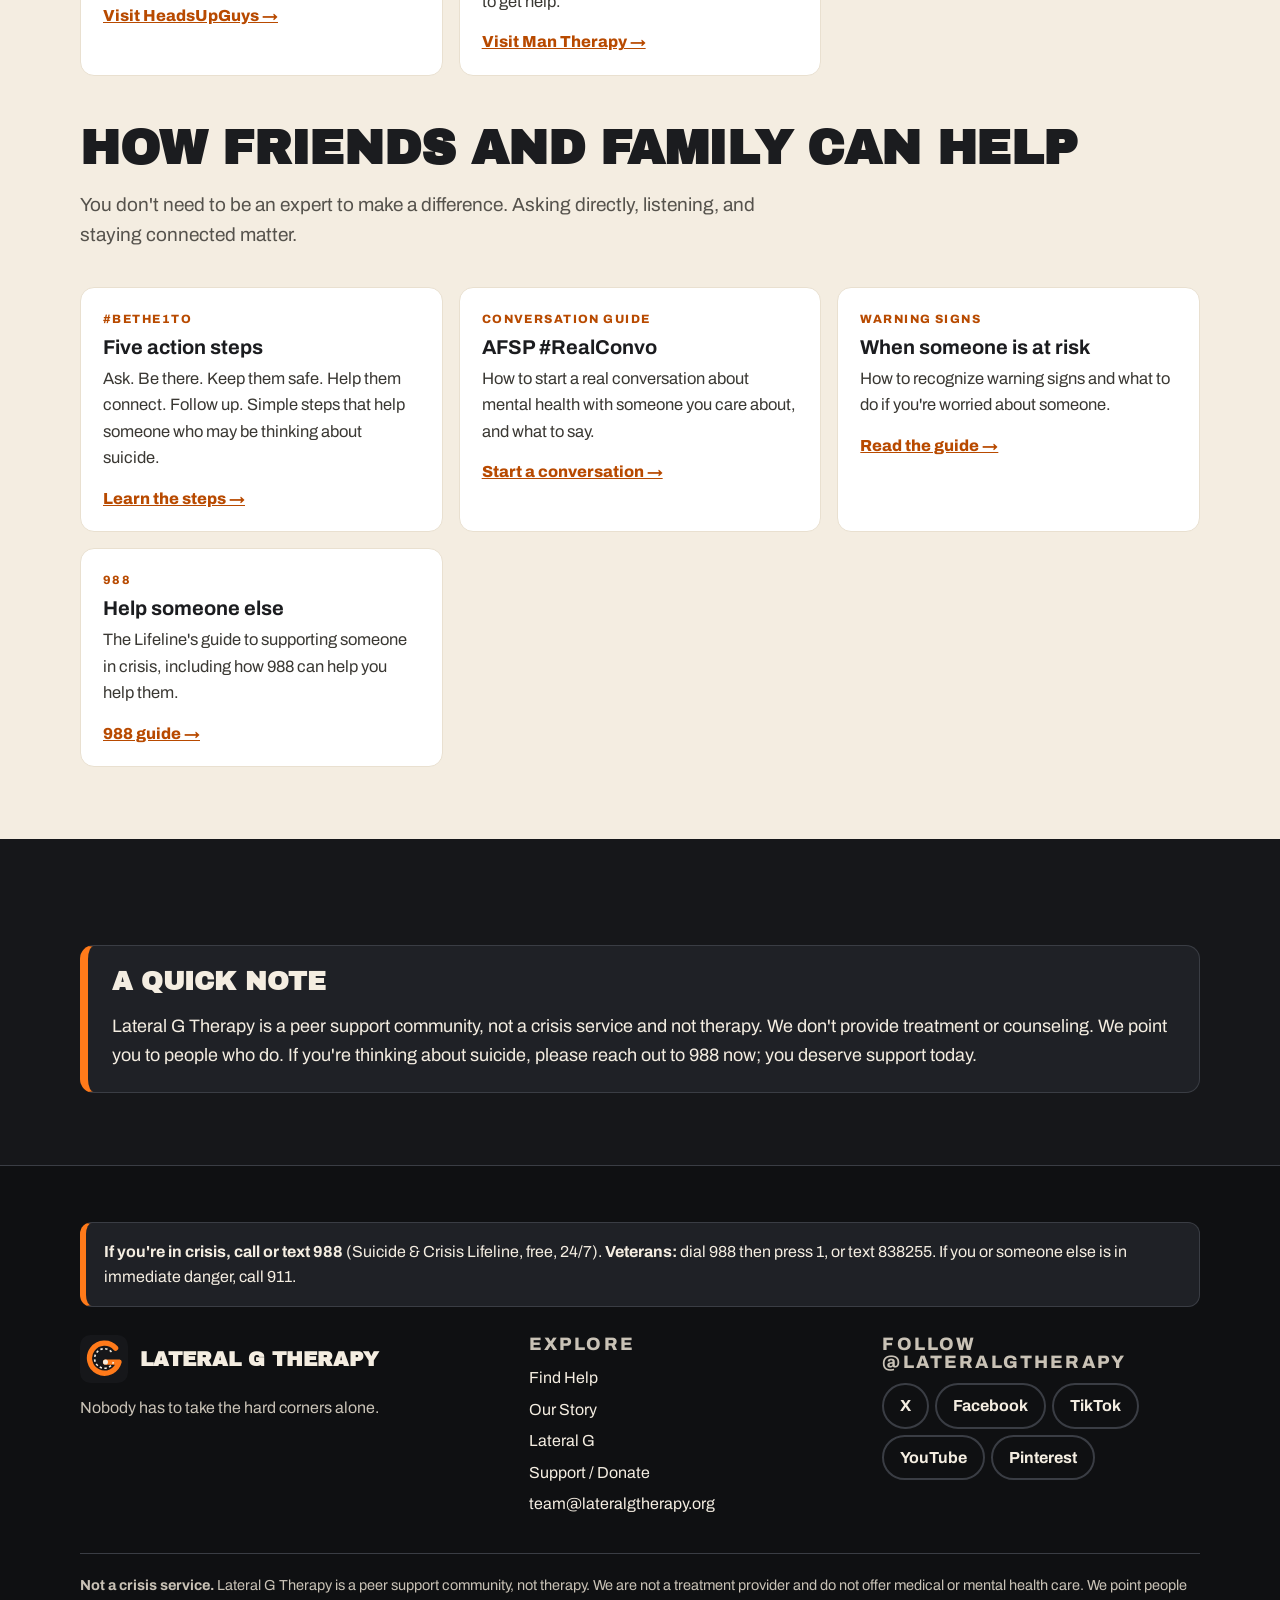
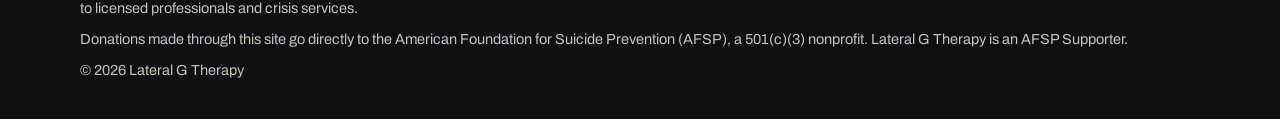
==== commit 9d9c54fc: "Add LGT YouTube link" ====
--- a/find-help.html
+++ b/find-help.html
@@ -252,13 +252,13 @@
         </div>
         <div>
           <h2>Follow @lateralgtherapy</h2>
-          <!-- TODO: Instagram, Threads, and YouTube stay hidden until those accounts are live. -->
+          <!-- TODO: Instagram and Threads stay hidden until those accounts are live. -->
         <ul class="social">
           <li><a href="https://x.com/lateralgtherapy" rel="noopener" aria-label="Lateral G Therapy on X">X</a></li>
           <!-- TODO: add Instagram once the account is live: https://www.instagram.com/lateralgtherapy/ -->
           <li><a href="https://www.facebook.com/lateralgtherapy" rel="noopener" aria-label="Lateral G Therapy on Facebook">Facebook</a></li>
           <li><a href="https://www.tiktok.com/@lateralgtherapy" rel="noopener" aria-label="Lateral G Therapy on TikTok">TikTok</a></li>
-          <!-- TODO: add YouTube once the channel is live: https://www.youtube.com/@lateralgtherapy -->
+          <li><a href="https://www.youtube.com/@lateralgtherapy" rel="noopener" aria-label="Lateral G Therapy on YouTube">YouTube</a></li>
           <!-- TODO: add Threads once the account is live: https://www.threads.com/@lateralgtherapy -->
           <li><a href="https://www.pinterest.com/lateralgtherapy/" rel="noopener" aria-label="Lateral G Therapy on Pinterest">Pinterest</a></li>
         </ul>
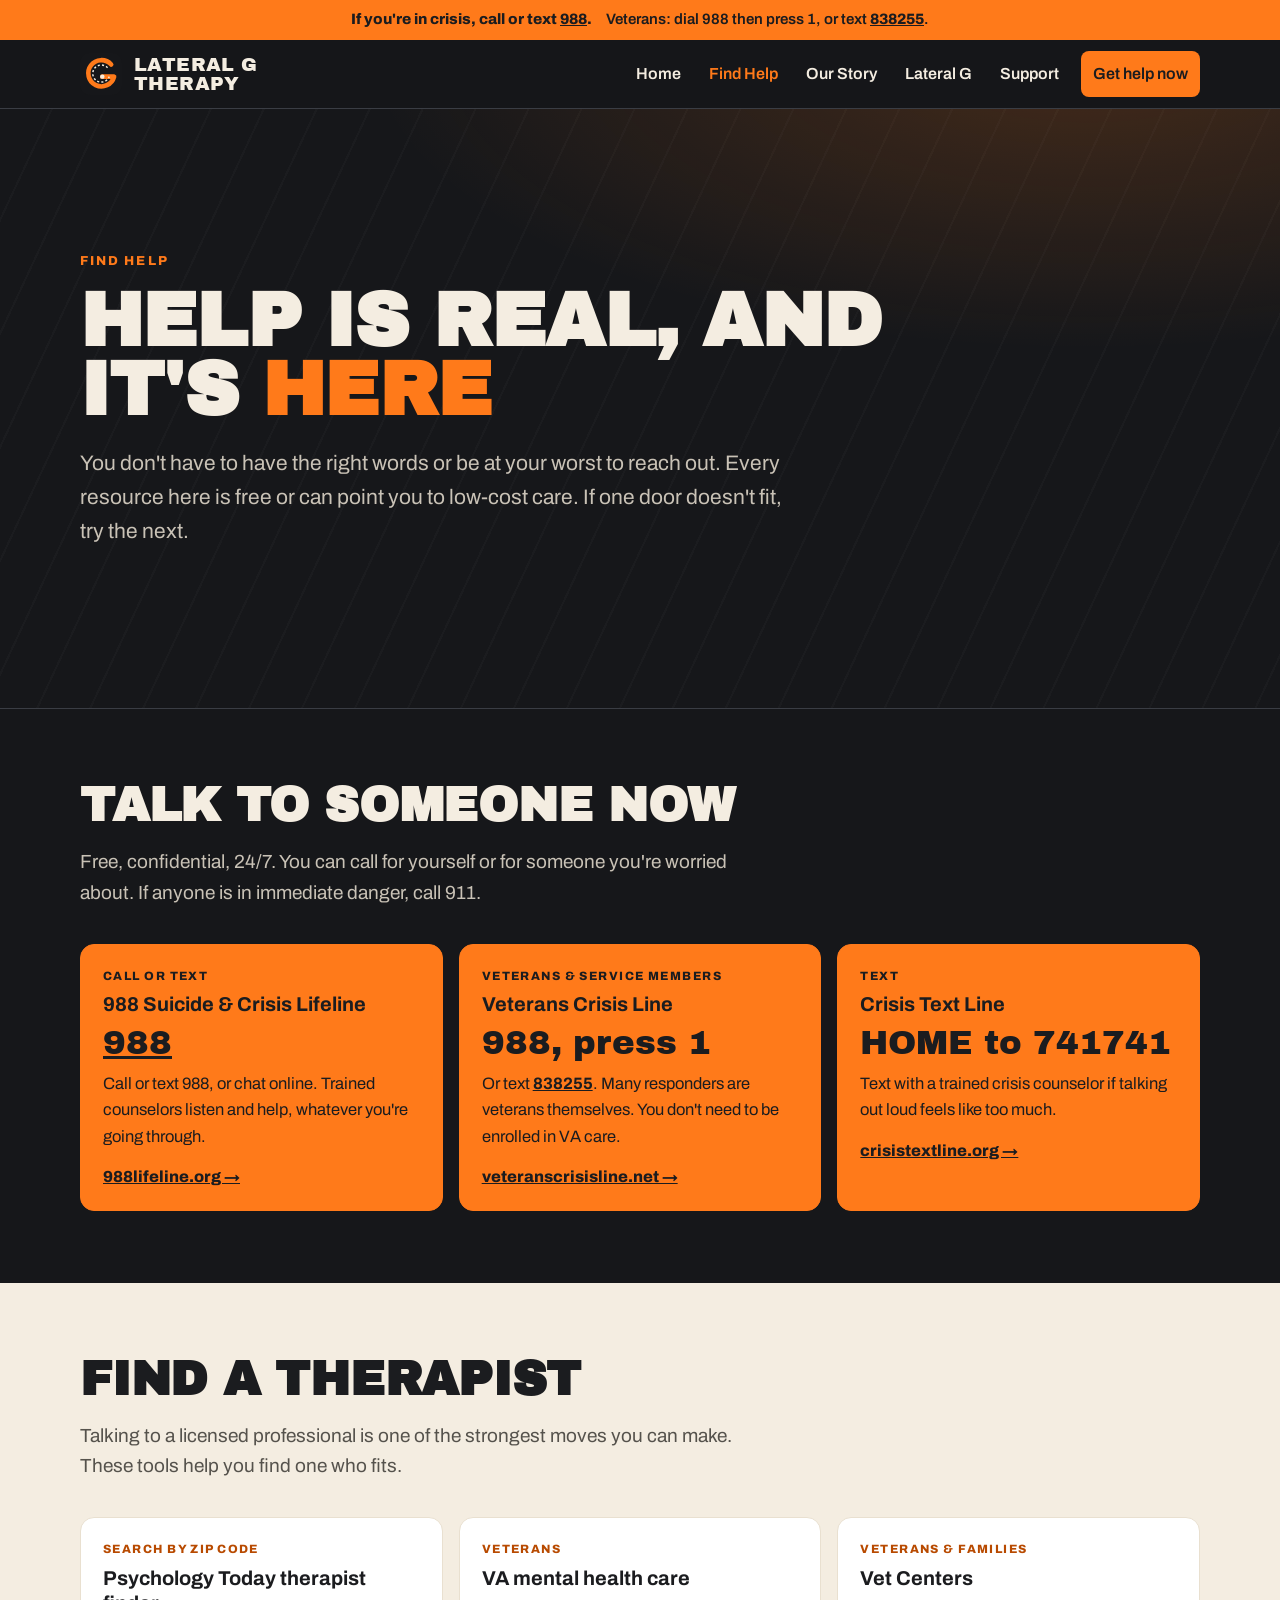
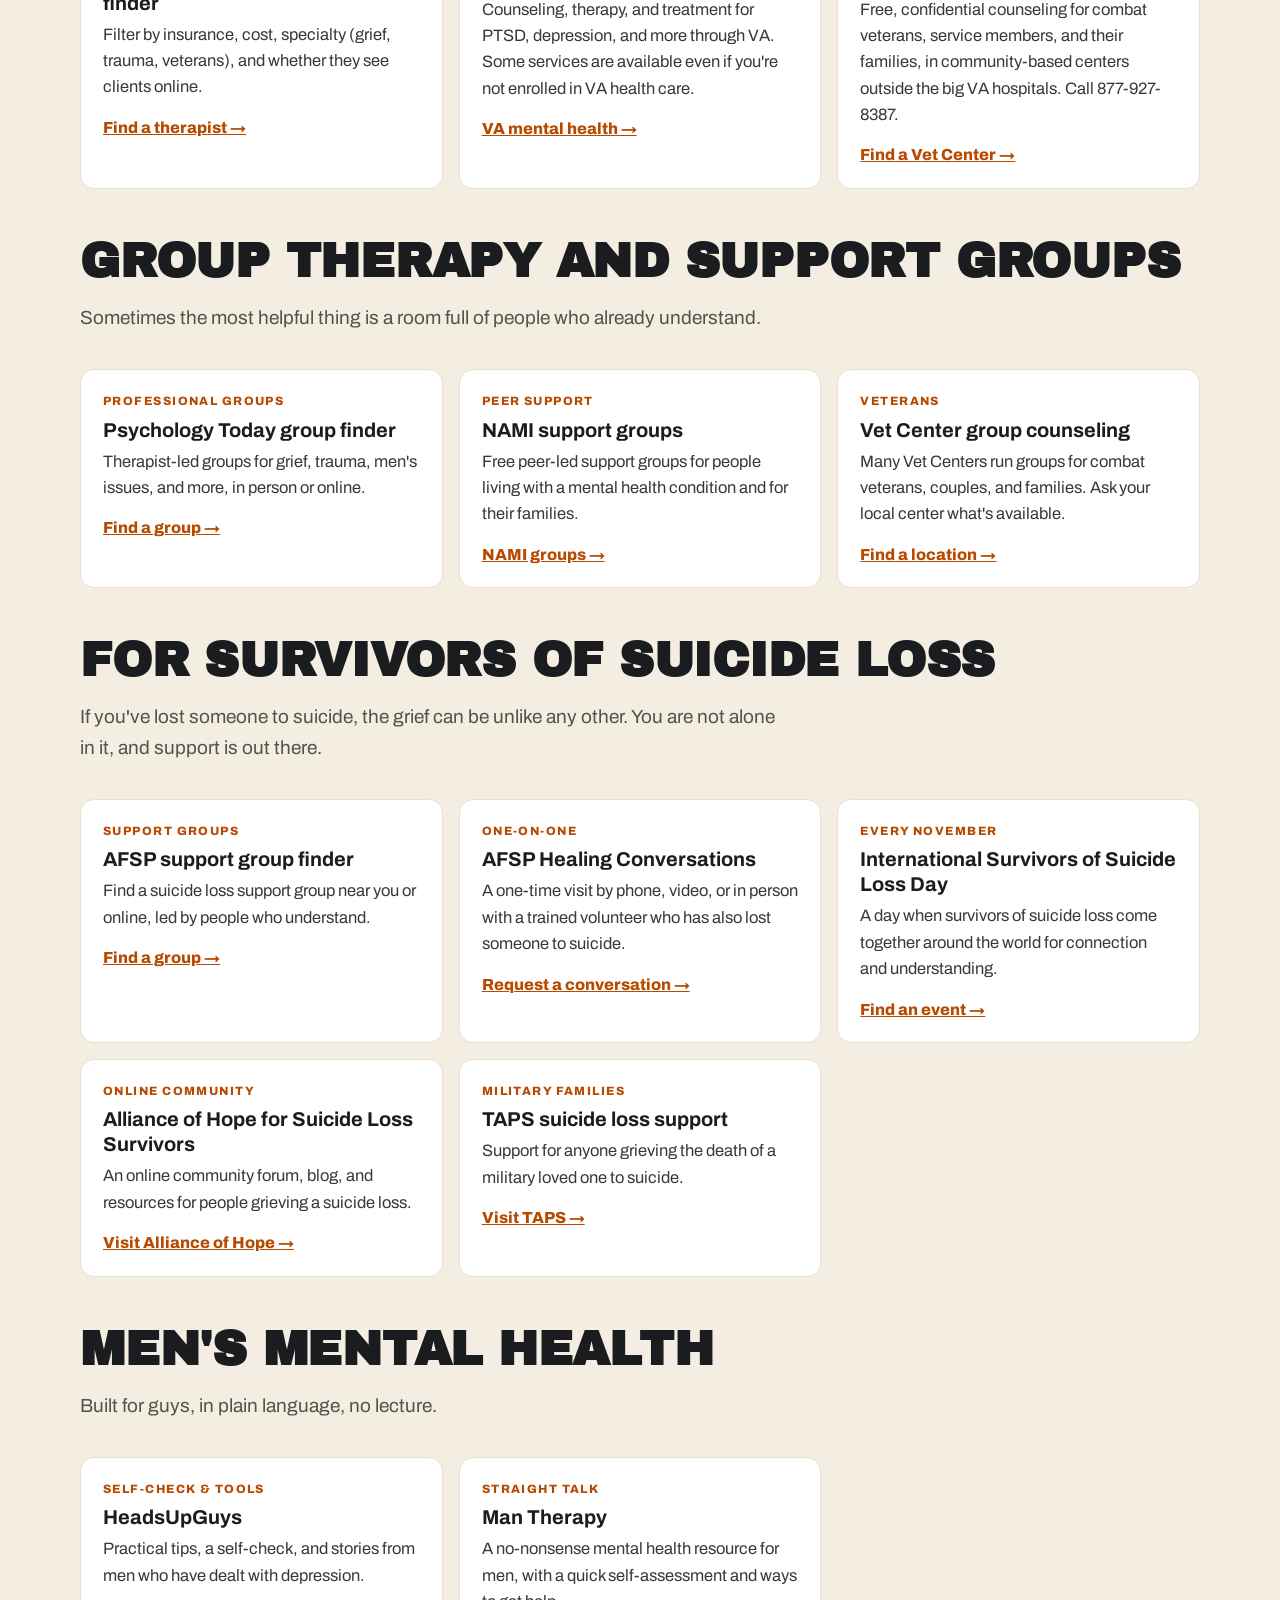
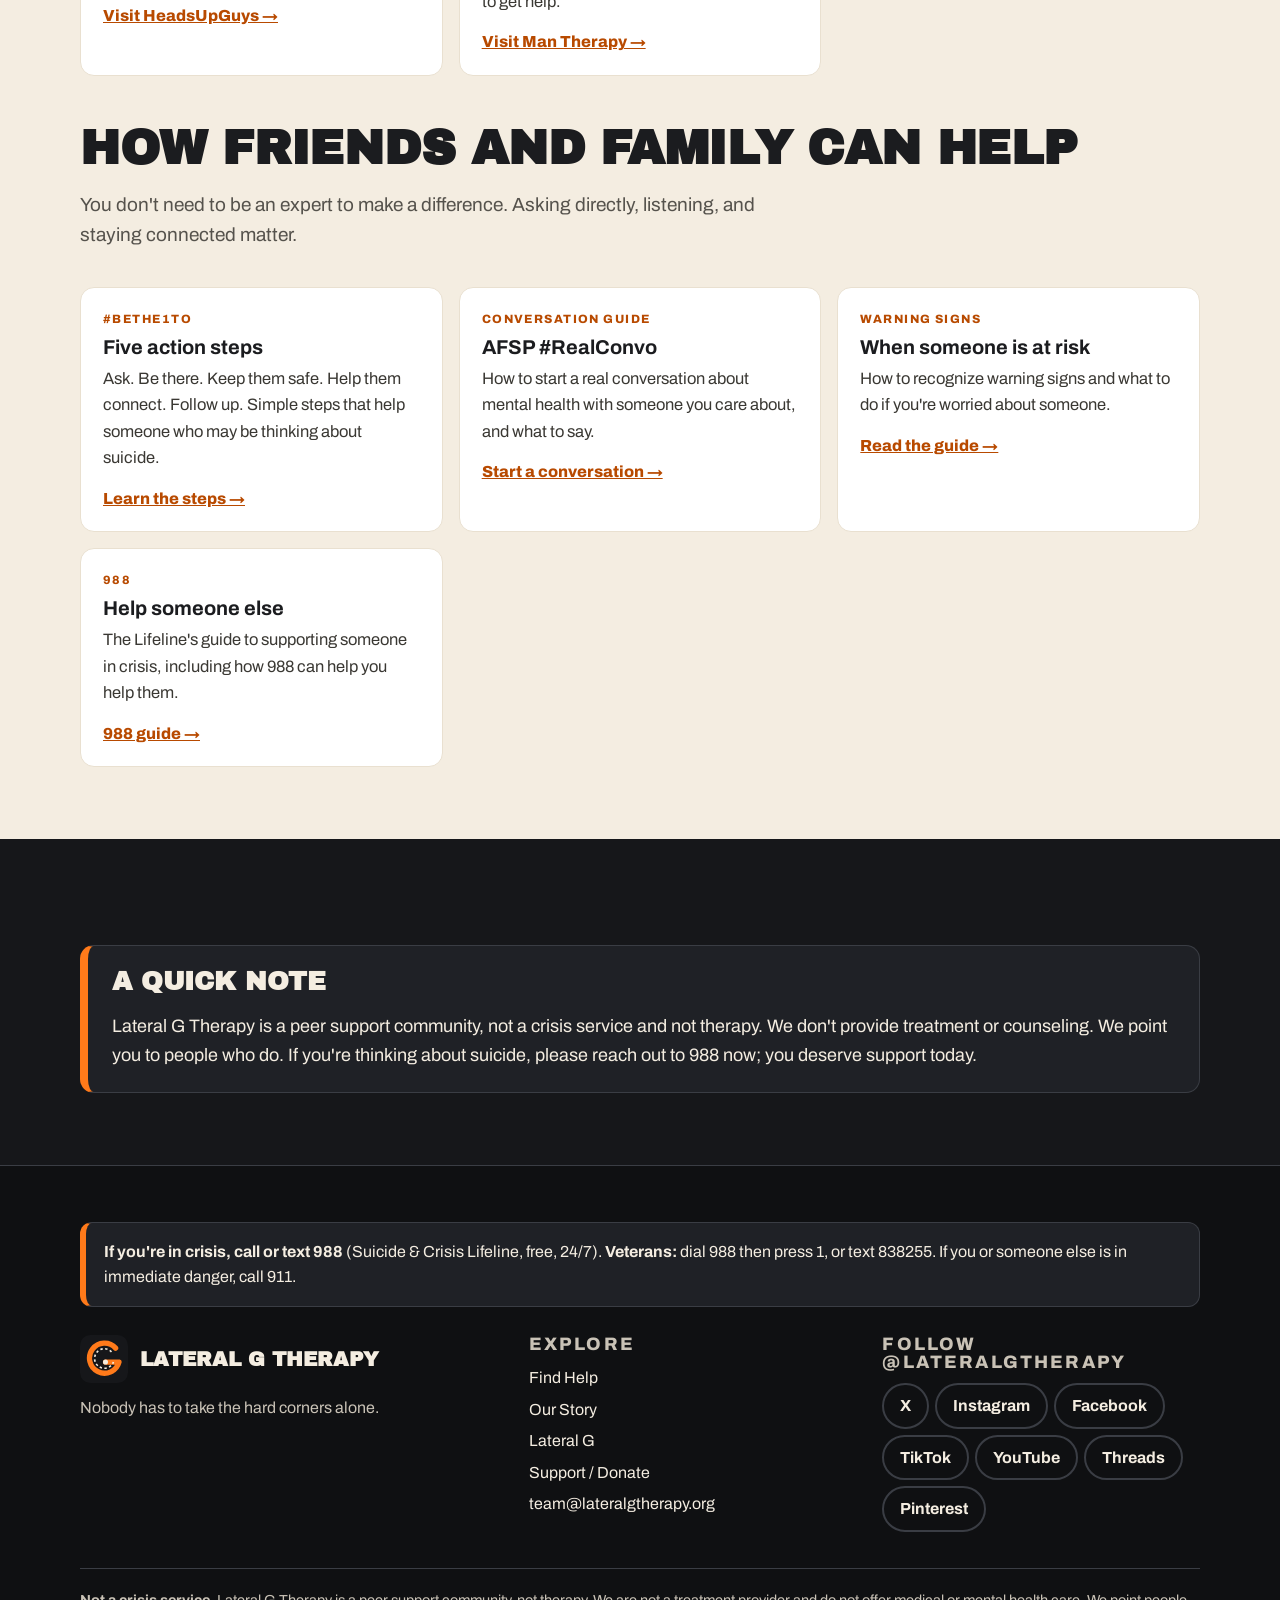
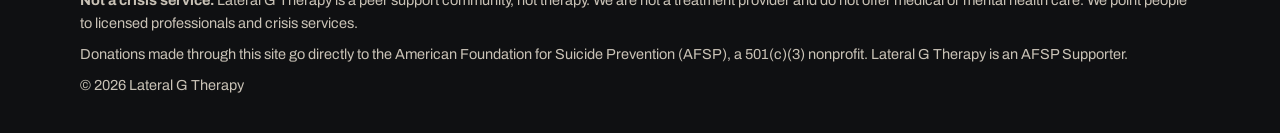
==== commit 01cca4f1: "Add LGT Instagram and Threads links" ====
--- a/find-help.html
+++ b/find-help.html
@@ -252,14 +252,13 @@
         </div>
         <div>
           <h2>Follow @lateralgtherapy</h2>
-          <!-- TODO: Instagram and Threads stay hidden until those accounts are live. -->
         <ul class="social">
           <li><a href="https://x.com/lateralgtherapy" rel="noopener" aria-label="Lateral G Therapy on X">X</a></li>
-          <!-- TODO: add Instagram once the account is live: https://www.instagram.com/lateralgtherapy/ -->
+          <li><a href="https://www.instagram.com/lateral_g_therapy/" rel="noopener" aria-label="Lateral G Therapy on Instagram">Instagram</a></li>
           <li><a href="https://www.facebook.com/lateralgtherapy" rel="noopener" aria-label="Lateral G Therapy on Facebook">Facebook</a></li>
           <li><a href="https://www.tiktok.com/@lateralgtherapy" rel="noopener" aria-label="Lateral G Therapy on TikTok">TikTok</a></li>
           <li><a href="https://www.youtube.com/@lateralgtherapy" rel="noopener" aria-label="Lateral G Therapy on YouTube">YouTube</a></li>
-          <!-- TODO: add Threads once the account is live: https://www.threads.com/@lateralgtherapy -->
+          <li><a href="https://www.threads.com/@lateral_g_therapy" rel="noopener" aria-label="Lateral G Therapy on Threads">Threads</a></li>
           <li><a href="https://www.pinterest.com/lateralgtherapy/" rel="noopener" aria-label="Lateral G Therapy on Pinterest">Pinterest</a></li>
         </ul>
         </div>
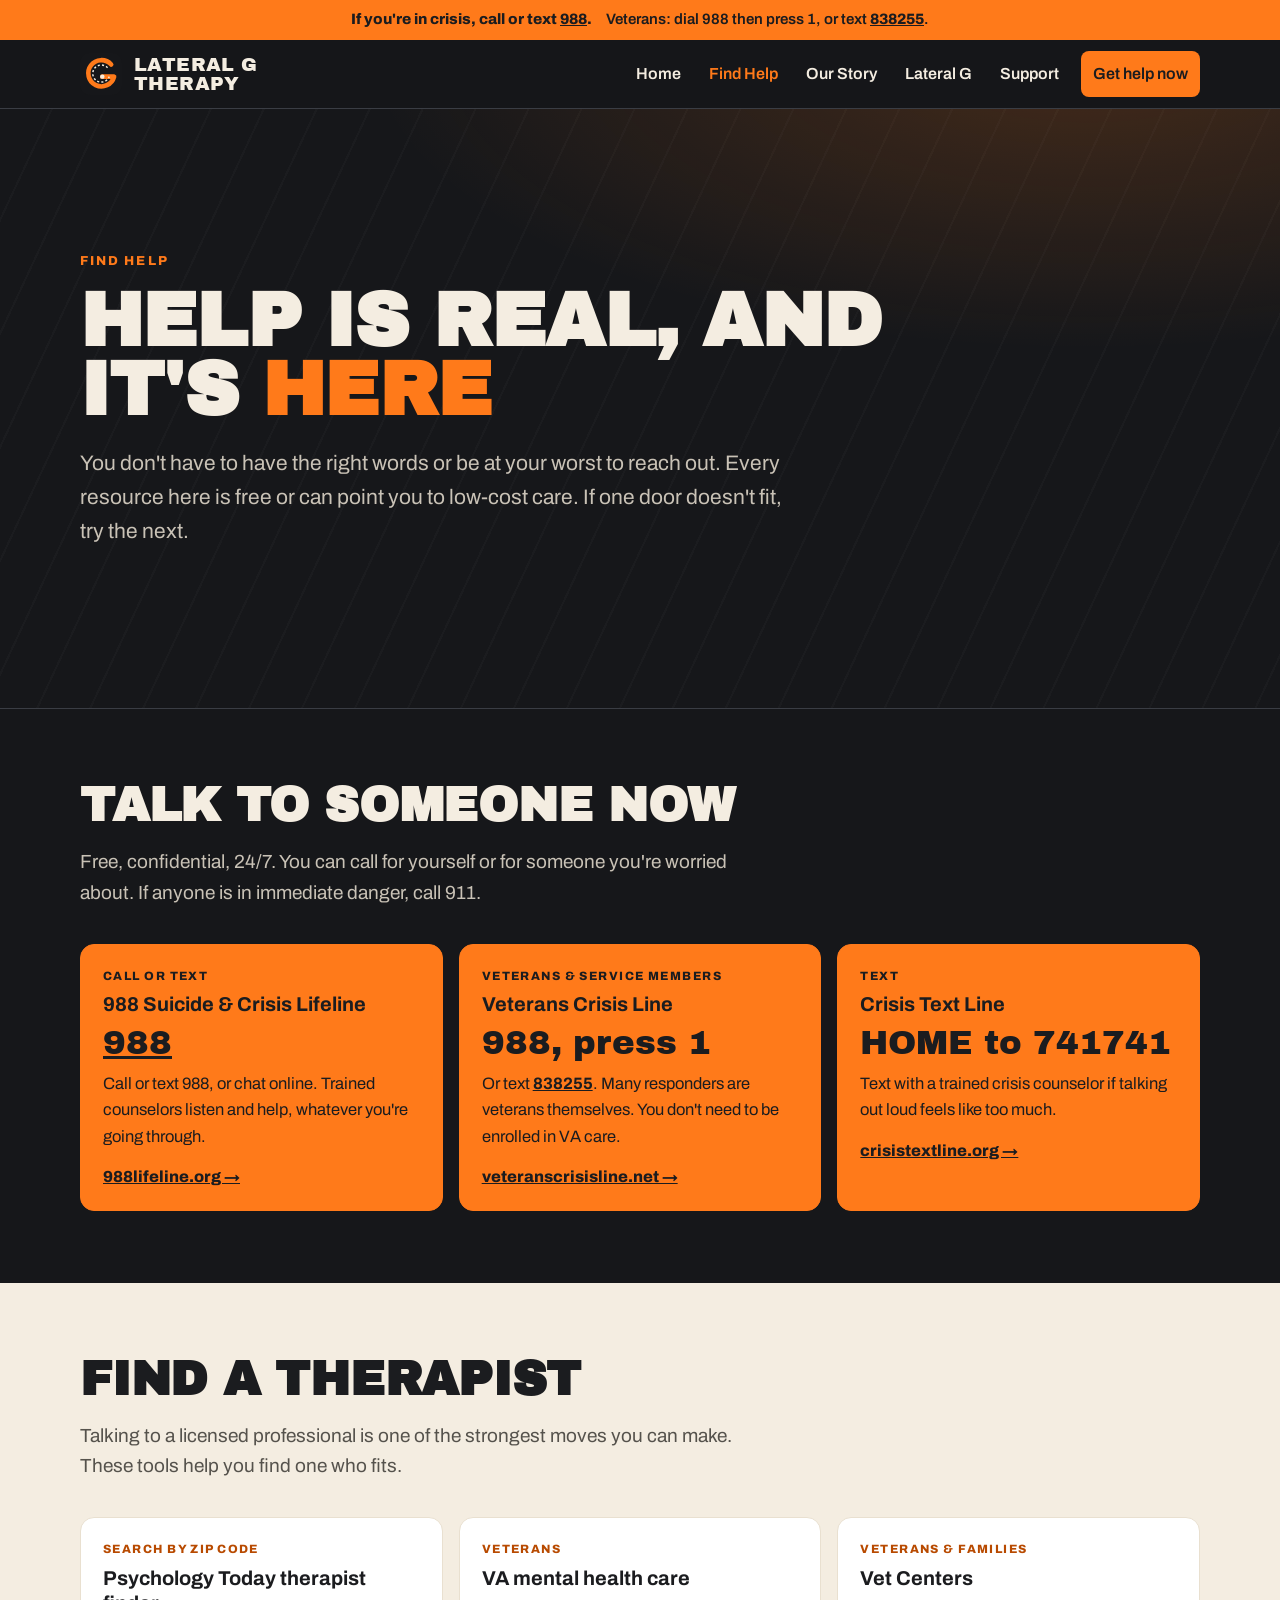
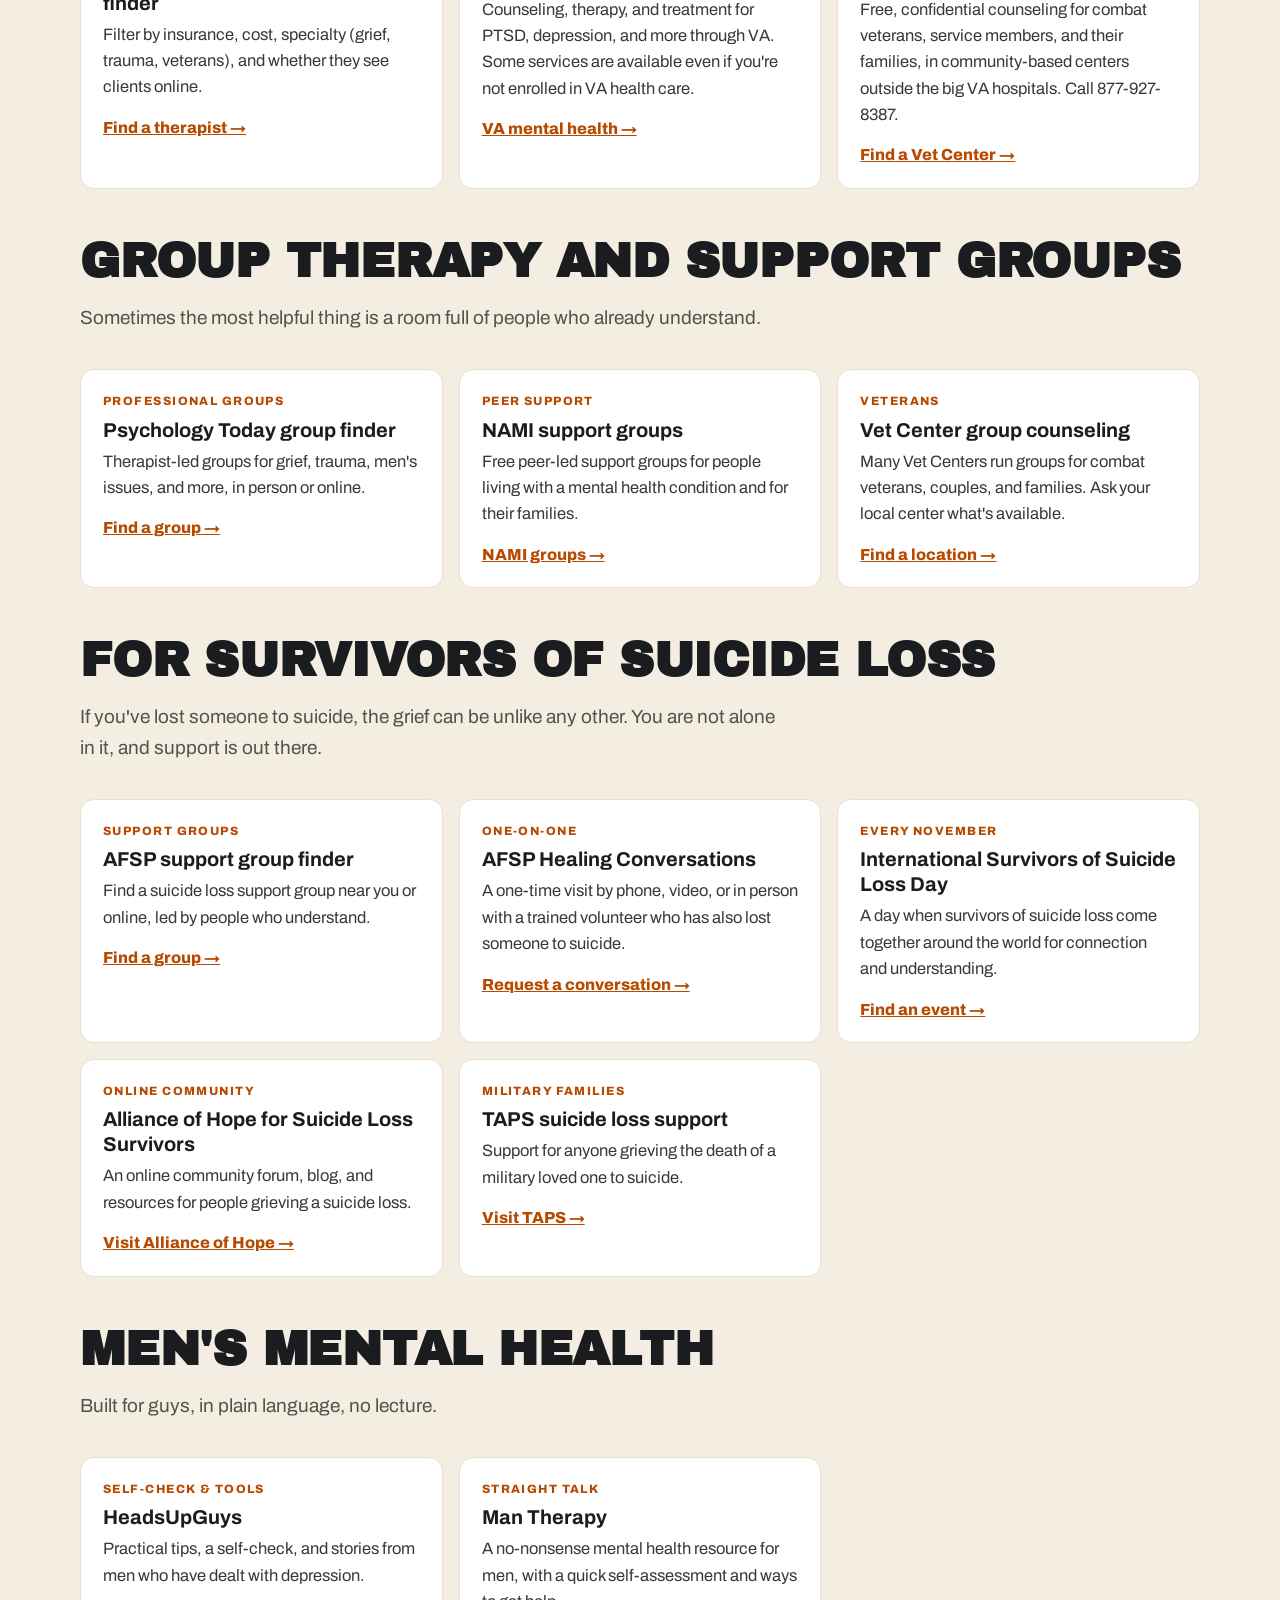
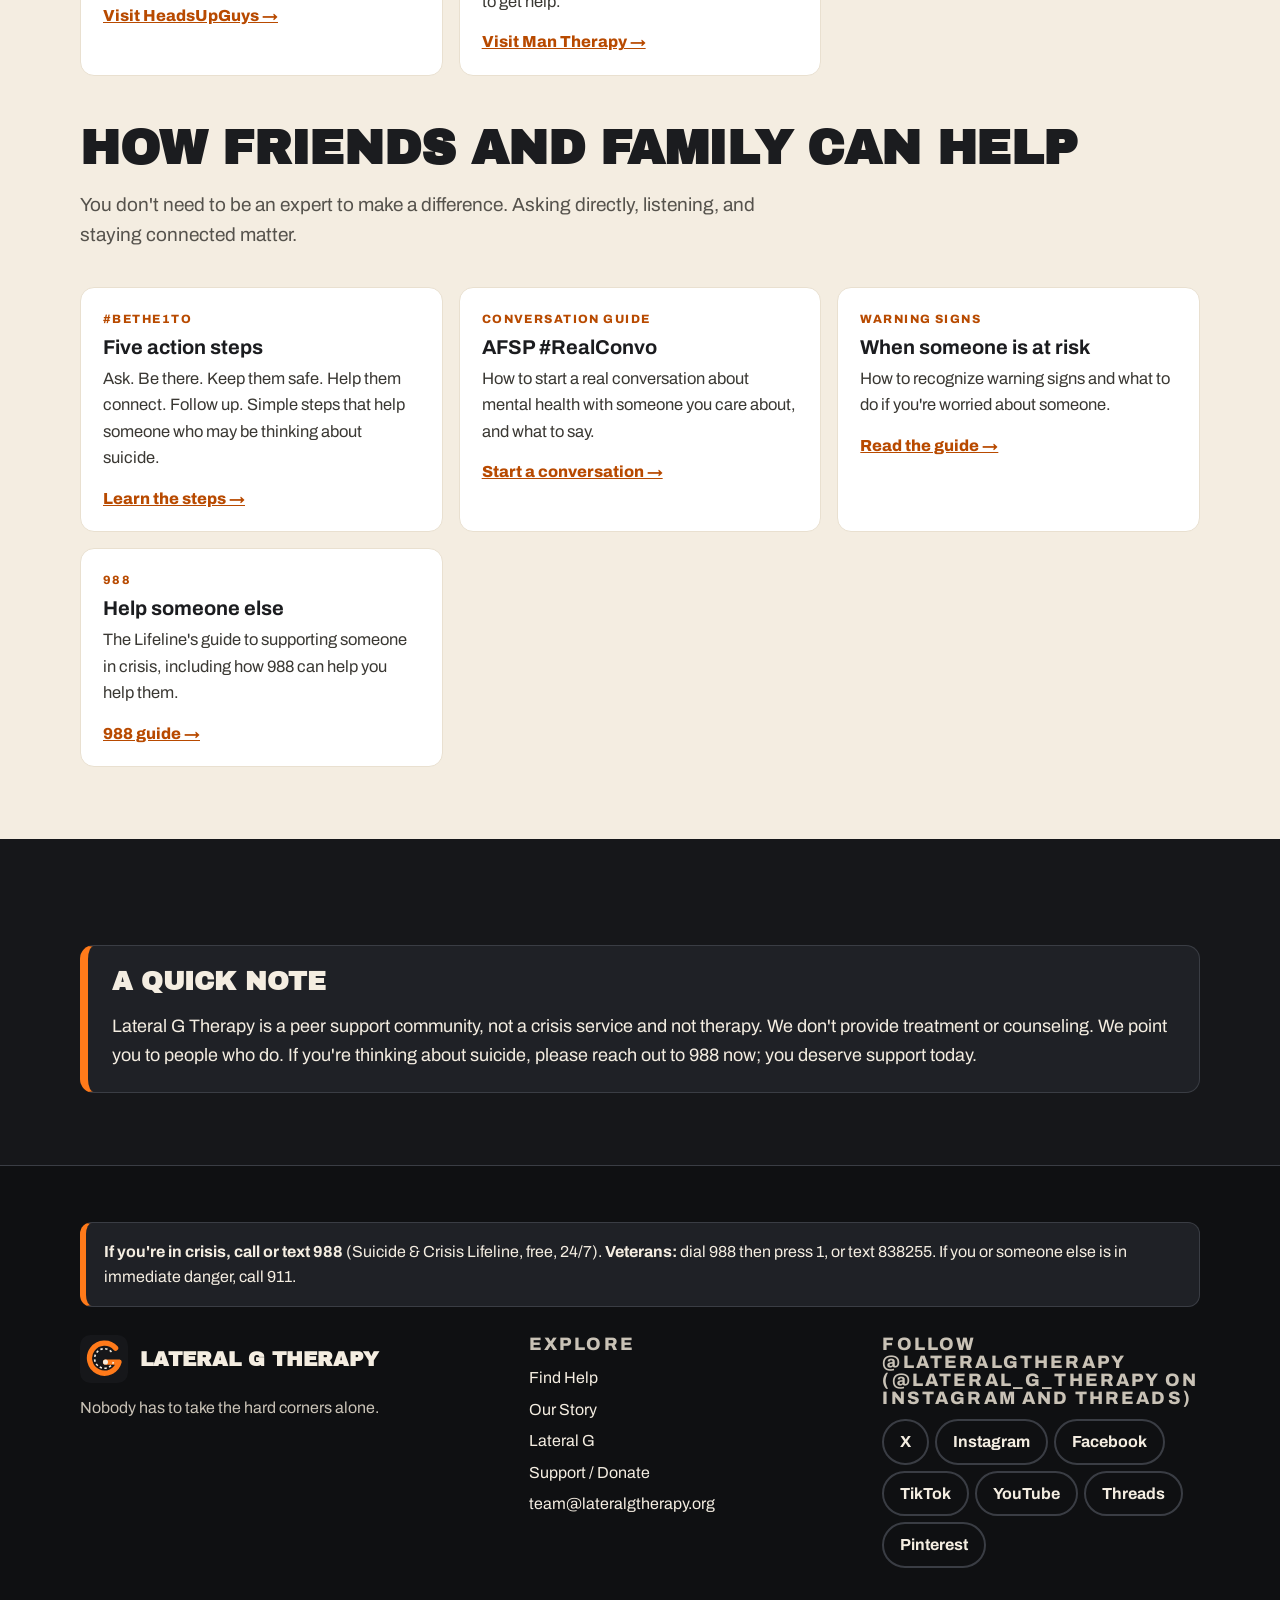
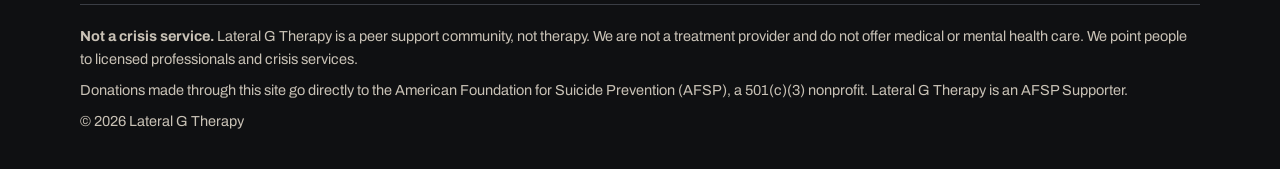
==== commit e2959191: "Clarify LGT handles" ====
--- a/find-help.html
+++ b/find-help.html
@@ -251,7 +251,7 @@
           </ul>
         </div>
         <div>
-          <h2>Follow @lateralgtherapy</h2>
+          <h2>Follow @lateralgtherapy (@lateral_g_therapy on Instagram and Threads)</h2>
         <ul class="social">
           <li><a href="https://x.com/lateralgtherapy" rel="noopener" aria-label="Lateral G Therapy on X">X</a></li>
           <li><a href="https://www.instagram.com/lateral_g_therapy/" rel="noopener" aria-label="Lateral G Therapy on Instagram">Instagram</a></li>
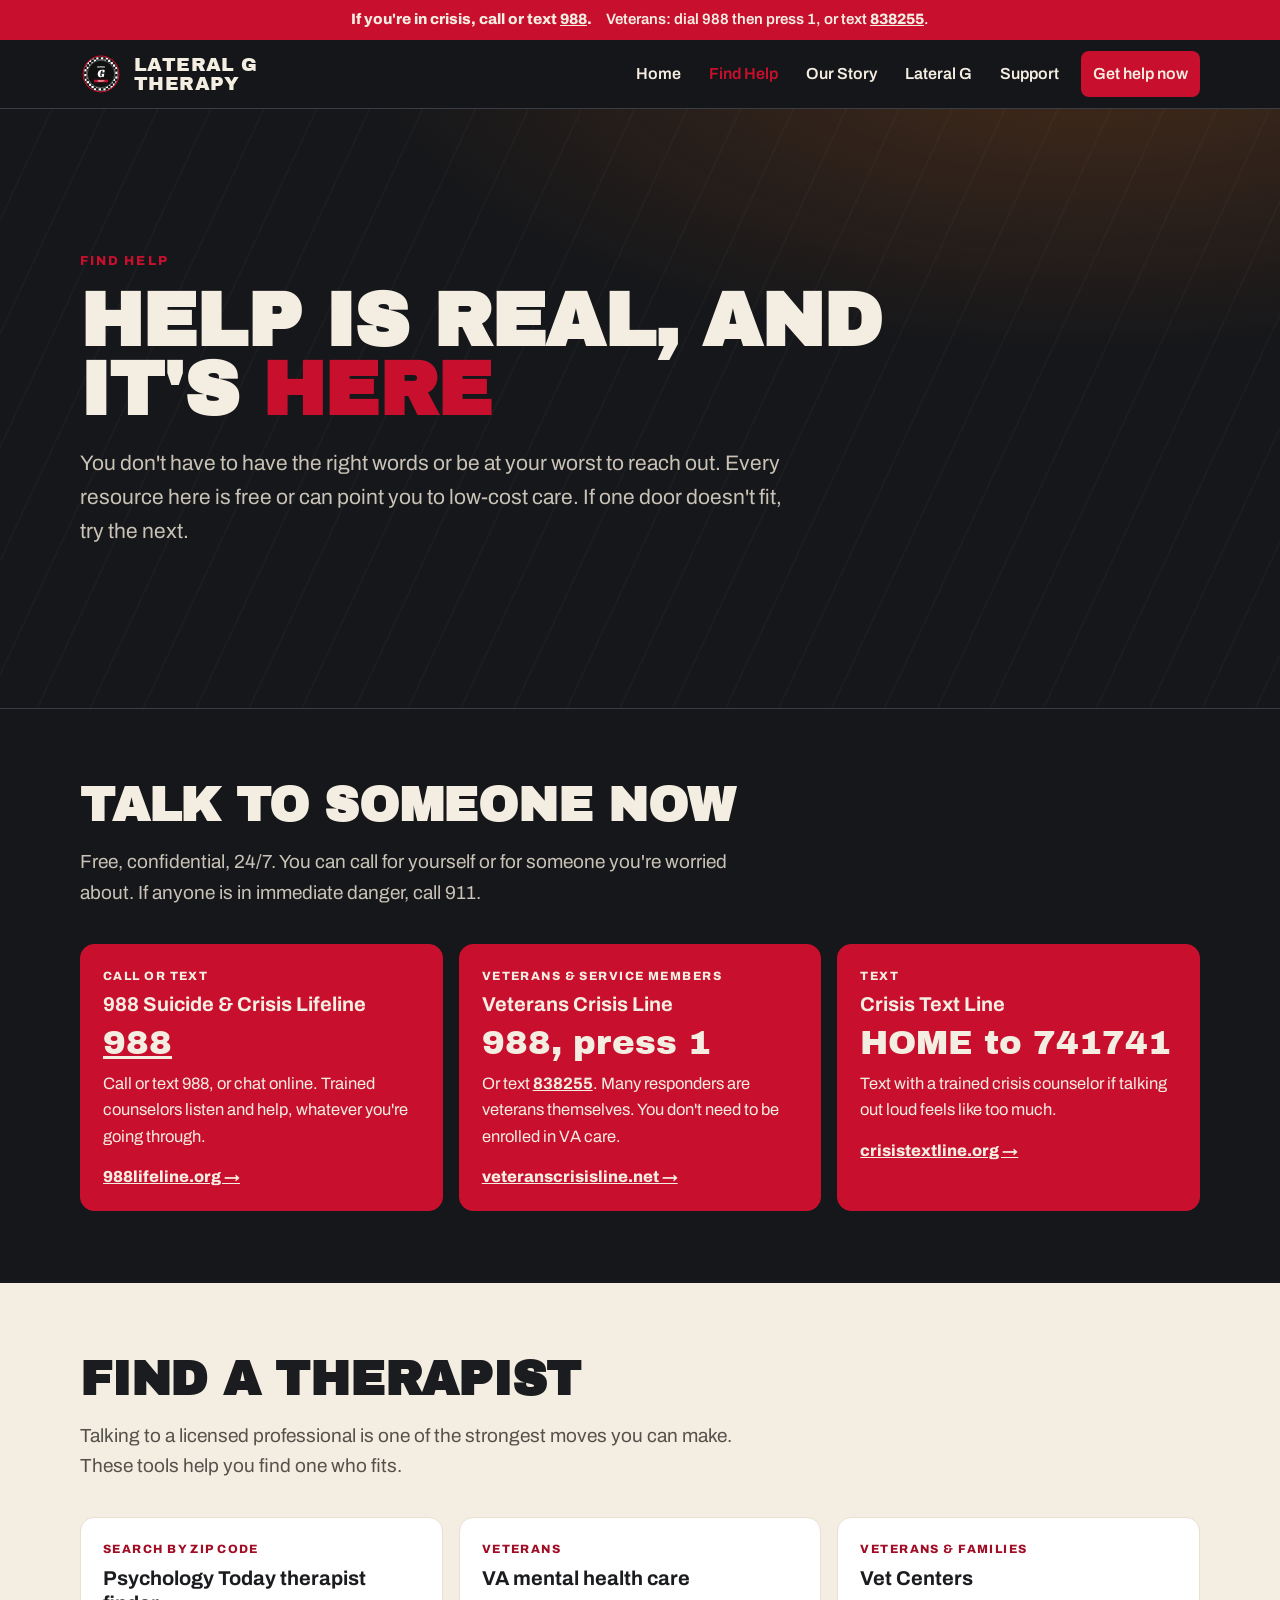
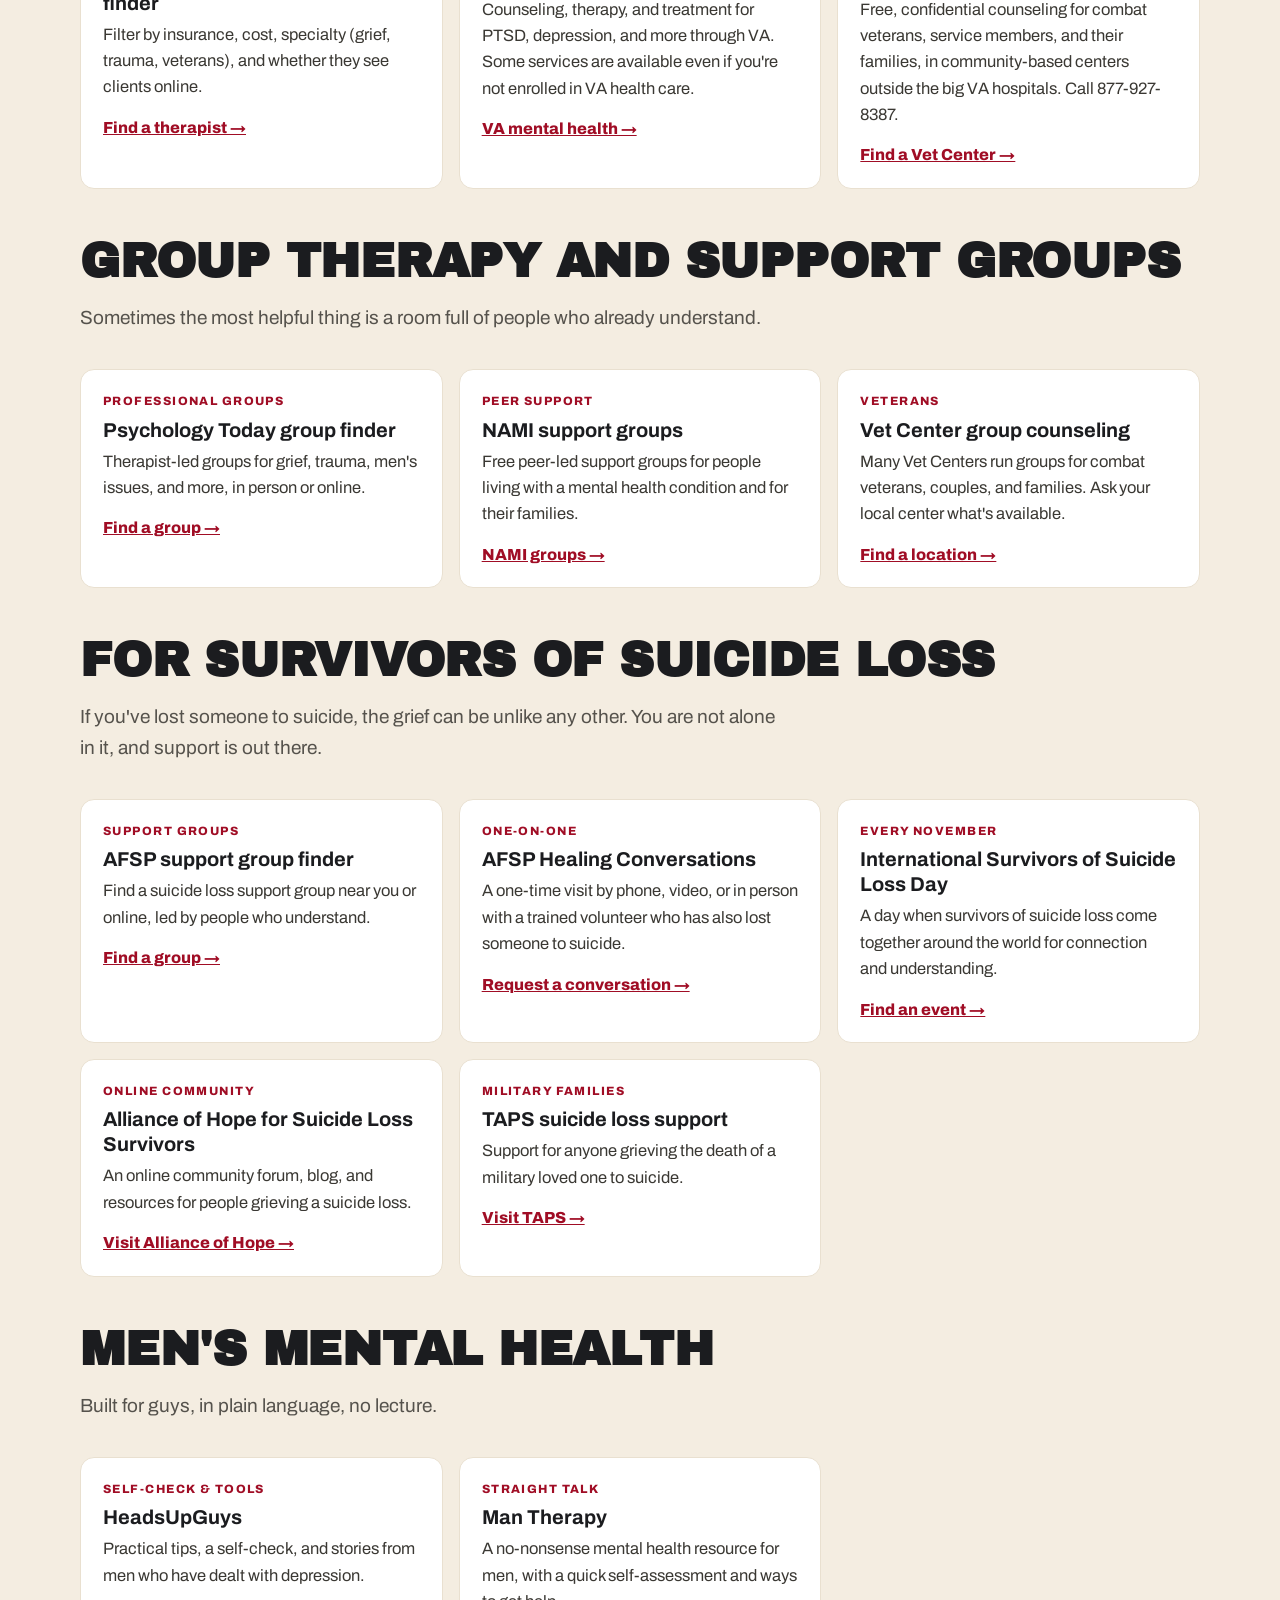
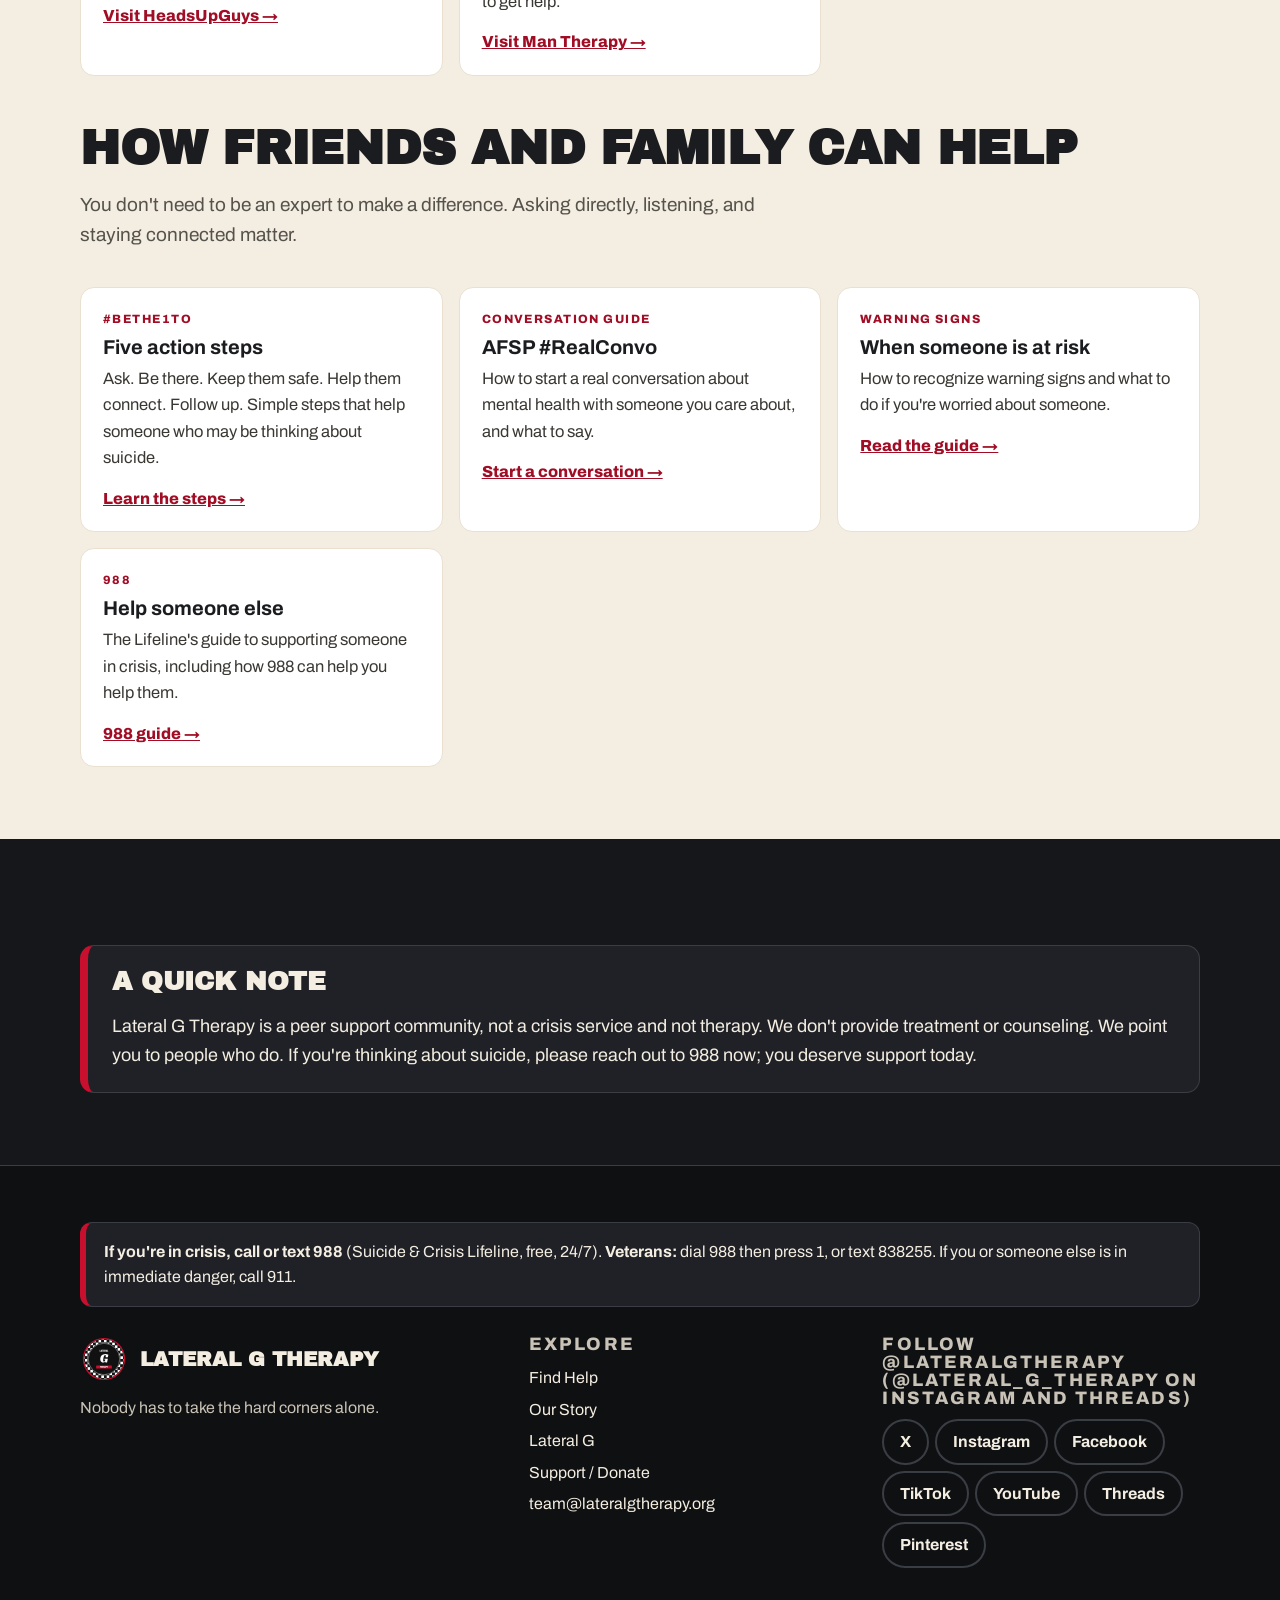
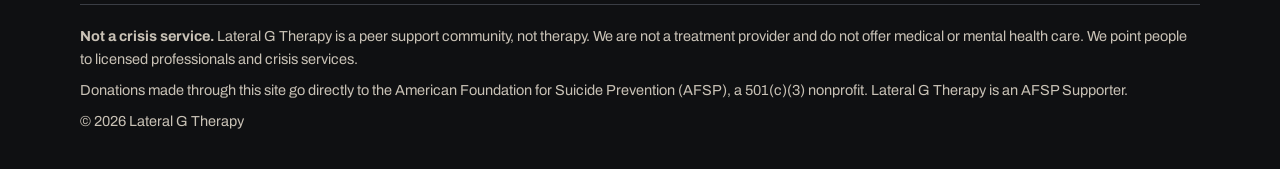
==== commit be9951ff: "New round logo and red theme" ====
--- a/find-help.html
+++ b/find-help.html
@@ -7,7 +7,10 @@
   <title>Find Help | Lateral G Therapy</title>
   <meta name="description" content="Crisis lines, therapists, support groups, and resources for men, veterans, and survivors of suicide loss.">
   <meta name="theme-color" content="#16171a">
+  <link rel="icon" href="favicon.ico" sizes="any">
   <link rel="icon" href="favicon.svg" type="image/svg+xml">
+  <link rel="apple-touch-icon" href="apple-touch-icon.png">
+  <link rel="icon" type="image/png" sizes="192x192" href="icon-192.png">
   <link rel="preconnect" href="https://fonts.googleapis.com">
   <link rel="preconnect" href="https://fonts.gstatic.com" crossorigin>
   <link href="https://fonts.googleapis.com/css2?family=Archivo:wght@400;600;700;800&family=Archivo+Black&display=swap" rel="stylesheet">
--- a/styles.css
+++ b/styles.css
@@ -4,7 +4,7 @@
   --line:#3a3d44;
   --cream:#f4ede1; --cream-2:#e9e0d0;
   --ink:#1b1c1f; --muted:#c9c2b6; --muted-dark:#55524c;
-  --orange:#ff7a1a; --orange-dark:#b84a00; --green:#1f5e3b;
+  --orange:#C8102E; --orange-dark:#A00D25; --green:#1f5e3b;
   --radius:14px; --max:1120px;
   --font: "Archivo", system-ui, -apple-system, "Segoe UI", Roboto, "Helvetica Neue", Arial, sans-serif;
   --display: "Archivo Black", "Archivo", system-ui, -apple-system, "Segoe UI", Roboto, Arial, sans-serif;
@@ -14,16 +14,16 @@
 body{margin:0;font-family:var(--font);font-size:18px;line-height:1.6;color:var(--cream);background:var(--asphalt);-webkit-font-smoothing:antialiased}
 img,svg{max-width:100%;display:block}
 a{color:var(--orange)}
-a:hover{color:#ffa45c}
+a:hover{color:#E85A70}
 :focus-visible{outline:3px solid var(--orange);outline-offset:3px;border-radius:4px}
 .wrap{width:min(100% - 40px, var(--max));margin-inline:auto}
-.skip{position:absolute;left:-999px;top:0;background:var(--orange);color:var(--ink);padding:10px 14px;z-index:100;font-weight:700}
+.skip{position:absolute;left:-999px;top:0;background:var(--orange);color:var(--cream);padding:10px 14px;z-index:100;font-weight:700}
 .skip:focus{left:10px;top:10px}
 
 /* crisis bar */
-.crisis{background:var(--orange);color:var(--ink);font-size:15px;line-height:1.45;font-weight:600}
+.crisis{background:var(--orange);color:var(--cream);font-size:15px;line-height:1.45;font-weight:600}
 .crisis .wrap{padding:9px 0;display:flex;gap:6px 14px;flex-wrap:wrap;align-items:center;justify-content:center;text-align:center}
-.crisis a{color:var(--ink);font-weight:800}
+.crisis a{color:var(--cream);font-weight:800}
 .crisis strong{font-weight:800}
 
 /* header */
@@ -36,8 +36,8 @@
 .nav a{display:block;padding:10px 12px;border-radius:8px;text-decoration:none;color:var(--cream);font-weight:600;font-size:16px}
 .nav a:hover{background:var(--asphalt-3);color:var(--cream)}
 .nav a[aria-current="page"]{color:var(--orange)}
-.nav a.nav-cta{background:var(--orange);color:var(--ink);margin-left:6px}
-.nav a.nav-cta:hover{background:#ff9446;color:var(--ink)}
+.nav a.nav-cta{background:var(--orange);color:var(--cream);margin-left:6px}
+.nav a.nav-cta:hover{background:#E01E3C;color:var(--cream)}
 .menu-btn{display:none;background:none;border:2px solid var(--line);color:var(--cream);border-radius:10px;padding:8px 12px;font:inherit;font-weight:700;font-size:15px;cursor:pointer}
 @media (max-width:900px){
   .menu-btn{display:block}
@@ -70,8 +70,8 @@
 .btns{display:flex;flex-wrap:wrap;gap:12px}
 .btn{display:inline-flex;align-items:center;justify-content:center;gap:8px;min-height:52px;padding:12px 22px;border-radius:999px;font-weight:800;font-size:17px;text-decoration:none;border:2px solid transparent;letter-spacing:.01em;transition:transform .12s ease, background .12s ease}
 .btn:hover{transform:translateY(-1px)}
-.btn-primary{background:var(--orange);color:var(--ink)}
-.btn-primary:hover{background:#ff9446;color:var(--ink)}
+.btn-primary{background:var(--orange);color:var(--cream)}
+.btn-primary:hover{background:#E01E3C;color:var(--cream)}
 .btn-ghost{border-color:var(--cream);color:var(--cream)}
 .btn-ghost:hover{background:var(--cream);color:var(--ink)}
 .btn-dark{background:var(--ink);color:var(--cream)}
@@ -115,12 +115,12 @@
 .card p{margin:0;font-size:16.5px}
 .section-cream .card p{color:#3a3833}
 .card .go{margin-top:8px;font-weight:800;font-size:16px}
-.card-hot{background:var(--orange);border-color:var(--orange);color:var(--ink)}
-.card-hot a{color:var(--ink)}
+.card-hot{background:var(--orange);border-color:var(--orange);color:var(--cream)}
+.card-hot a{color:var(--cream)}
 .card-hot .big{font-family:var(--display);font-size:34px;line-height:1.05;margin:2px 0 4px}
 .tag{display:inline-block;font-size:12px;font-weight:800;letter-spacing:.12em;text-transform:uppercase;color:var(--orange)}
 .section-cream .tag{color:var(--orange-dark)}
-.card-hot .tag{color:var(--ink)}
+.card-hot .tag{color:var(--cream)}
 
 /* story */
 .story{max-width:68ch}
